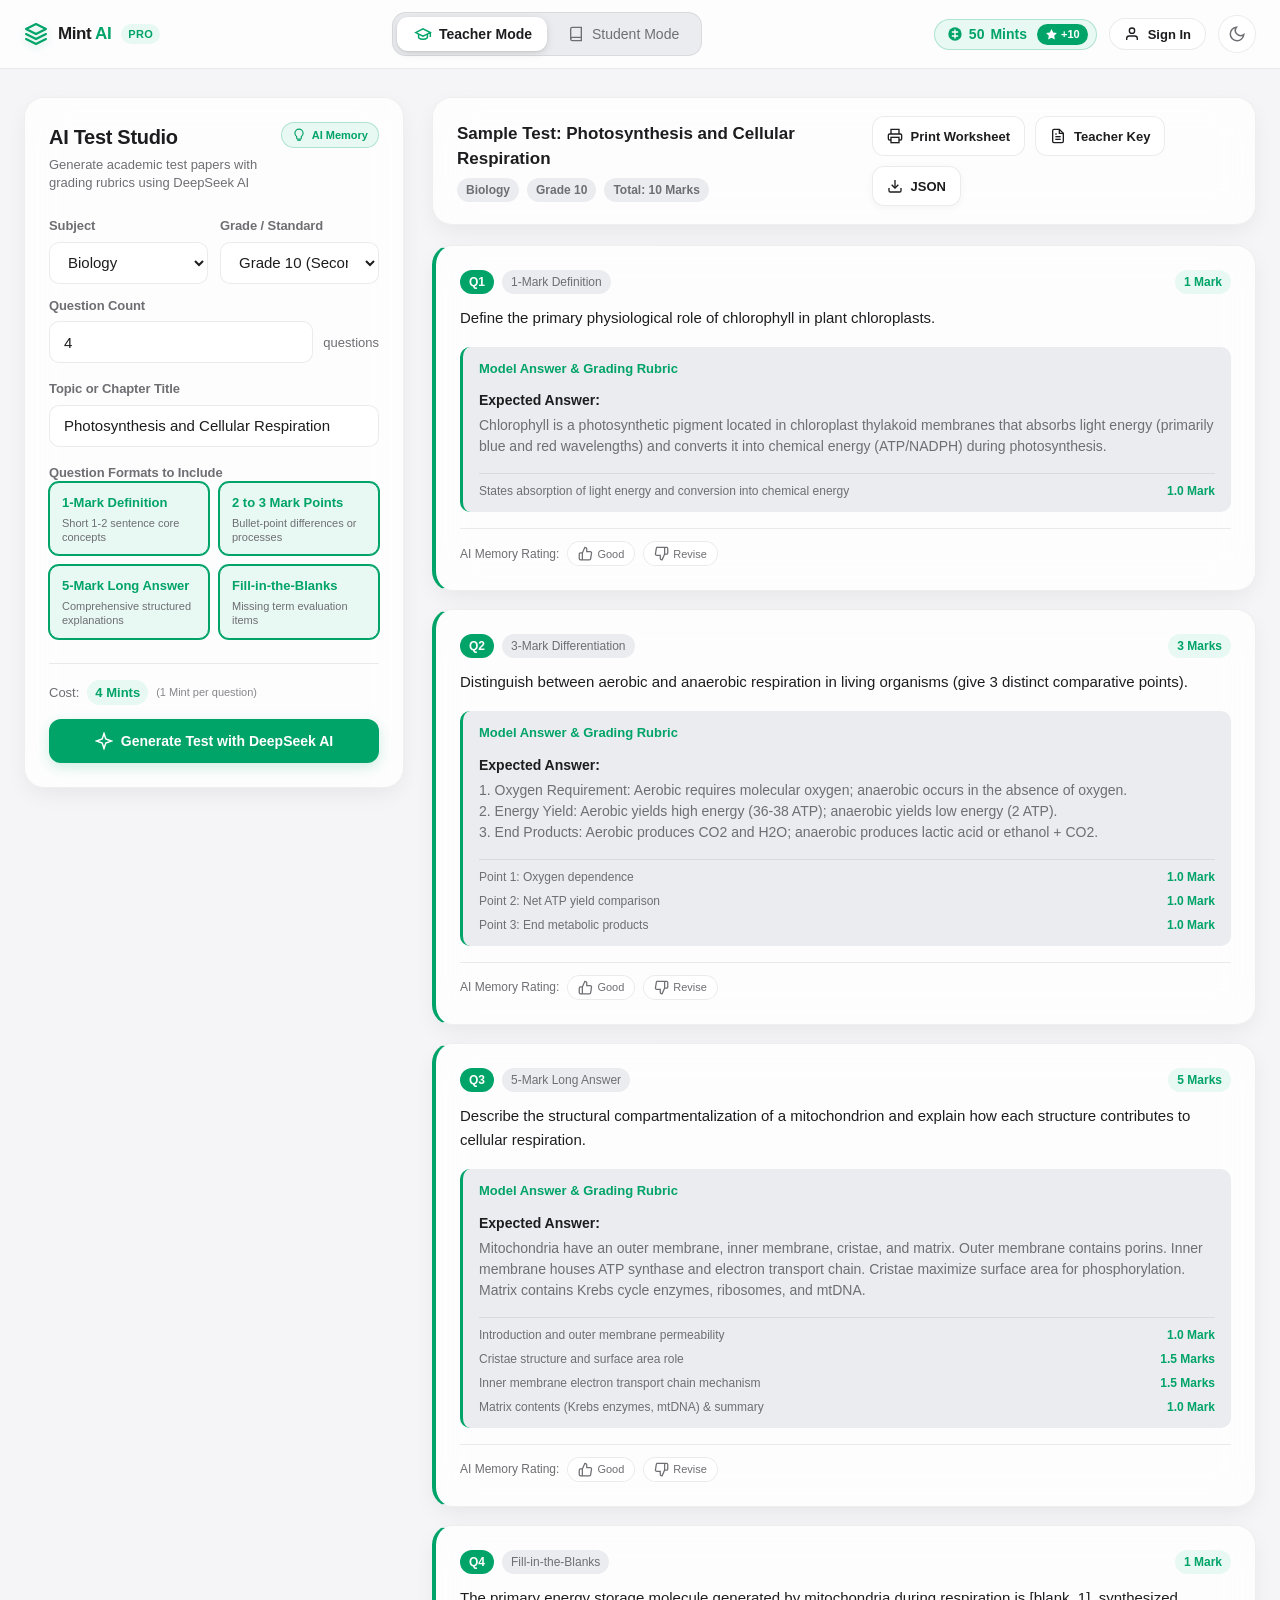
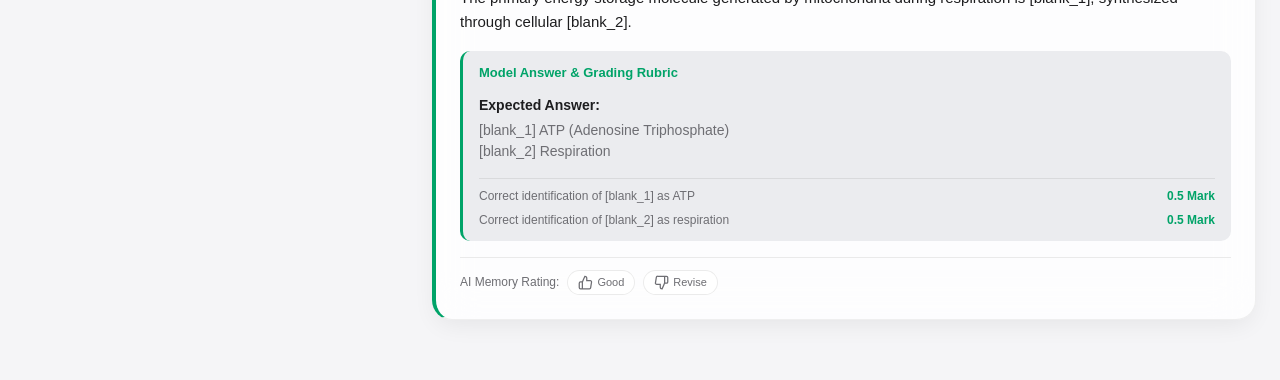
==== index.html @ 570139ef "Initial commit: Mint AI - Apple-Style AI Test & Exam Generator" ====
<!DOCTYPE html>
<html lang="en" data-theme="light">
<head>
  <meta charset="UTF-8">
  <meta name="viewport" content="width=device-width, initial-scale=1.0">
  <title>Mint AI — Apple-Style AI Test & Worksheet Generator</title>
  
  <!-- Apple Mobile Web App Settings -->
  <meta name="apple-mobile-web-app-capable" content="yes">
  <meta name="apple-mobile-web-app-status-bar-style" content="default">
  <meta name="theme-color" content="#F5F5F7" id="metaThemeColor">
  
  <!-- Favicon SVG (Mint Sparkle Badge) -->
  <link rel="icon" type="image/svg+xml" href="data:image/svg+xml,<svg xmlns='http://www.w3.org/2000/svg' viewBox='0 0 24 24' fill='%2300A368'><path d='M12 2C6.48 2 2 6.48 2 12s4.48 10 10 10 10-4.48 10-10S17.52 2 12 2zm1 17.93c-3.95-.49-7-3.85-7-7.93 0-.62.08-1.21.21-1.79L9 15v1c0 1.1.9 2 2 2v1.93zm6.9-2.54c-.26-.81-1-1.39-1.9-1.39h-1v-3c0-.55-.45-1-1-1H8v-2h2c.55 0 1-.45 1-1V7h2c1.1 0 2-.9 2-2v-.41c2.93 1.19 5 4.06 5 7.41 0 2.08-.8 3.97-2.1 5.39z'/></svg>">
  
  <!-- Main Stylesheet with Apple Design Tokens -->
  <link rel="stylesheet" href="styles.css">
  
  <!-- Puter.js v2 SDK from CDN -->
  <script src="https://js.puter.com/v2/"></script>
  
  <!-- Application Entry Point (ES Module) -->
  <script type="module" src="js/app.js"></script>
</head>
<body class="role-teacher">
  <!-- Accessibility Skip Link -->
  <a href="#mainContent" class="skip-link">Skip to main content</a>

  <!-- Top Apple Navigation Bar -->
  <header class="apple-nav-bar" role="banner">
    <nav class="nav-container" aria-label="Main Application Navigation">
      
      <!-- Left: Brand Identity Pill -->
      <div class="brand-pill" tabindex="0" role="link" aria-label="Mint AI Home">
        <svg class="brand-icon" viewBox="0 0 24 24" width="24" height="24" fill="none" stroke="currentColor" stroke-width="2" stroke-linecap="round" stroke-linejoin="round" aria-hidden="true">
          <path d="M12 2L2 7l10 5 10-5-10-5zM2 17l10 5 10-5M2 12l10 5 10-5"/>
        </svg>
        <span class="brand-title">Mint <span class="brand-accent">AI</span></span>
        <span class="brand-badge">PRO</span>
      </div>

      <!-- Center: Apple Segmented Role Switcher -->
      <div class="role-switcher-container" role="radiogroup" aria-label="Choose user mode" id="roleSwitcher" data-active-role="teacher">
        <div class="role-switcher-pill" id="roleSwitcherPill" aria-hidden="true"></div>
        <button type="button" 
                class="role-btn active" 
                id="btnRoleTeacher" 
                data-role="teacher" 
                role="radio" 
                aria-checked="true" 
                tabindex="0">
          <svg class="btn-icon" viewBox="0 0 24 24" width="16" height="16" fill="none" stroke="currentColor" stroke-width="2" aria-hidden="true">
            <path d="M22 10v6M2 10l10-5 10 5-10 5z"/>
            <path d="M6 12v5c3 3 9 3 12 0v-5"/>
          </svg>
          <span>Teacher Mode</span>
        </button>
        <button type="button" 
                class="role-btn" 
                id="btnRoleStudent" 
                data-role="student" 
                role="radio" 
                aria-checked="false" 
                tabindex="-1">
          <svg class="btn-icon" viewBox="0 0 24 24" width="16" height="16" fill="none" stroke="currentColor" stroke-width="2" aria-hidden="true">
            <path d="M4 19.5A2.5 2.5 0 0 1 6.5 17H20"/>
            <path d="M6.5 2H20v20H6.5A2.5 2.5 0 0 1 4 19.5v-15A2.5 2.5 0 0 1 6.5 2z"/>
          </svg>
          <span>Student Mode</span>
        </button>
      </div>

      <!-- Right: Wallet, Puter Auth & Theme Toggle -->
      <div class="nav-actions">
        
        <!-- Mints Wallet Pill -->
        <div class="mints-wallet-container" id="mintsWalletContainer">
          <button type="button" class="mints-badge" id="mintsBadge" aria-label="Mint Balance: 50 Mints. Click to manage economy." aria-haspopup="dialog">
            <svg class="mint-coin-icon" viewBox="0 0 24 24" width="16" height="16" fill="currentColor" aria-hidden="true">
              <circle cx="12" cy="12" r="10"/>
              <path d="M12 6v12M8 9h8M8 15h8" stroke="var(--bg-surface)" stroke-width="2" stroke-linecap="round"/>
            </svg>
            <span class="mints-count" id="mintsCount" role="status" aria-live="polite">50</span>
            <span class="mints-unit">Mints</span>
          </button>
          
          <button type="button" class="daily-bonus-btn" id="btnDailyBonus" aria-label="Claim daily 10 free Mints bonus">
            <svg viewBox="0 0 24 24" width="13" height="13" fill="currentColor" aria-hidden="true">
              <path d="M12 2l3.09 6.26L22 9.27l-5 4.87 1.18 6.88L12 17.77l-6.18 3.25L7 14.14 2 9.27l6.91-1.01L12 2z"/>
            </svg>
            <span>+10</span>
          </button>
        </div>

        <!-- Puter Auth Button -->
        <button type="button" class="auth-btn" id="btnPuterAuth" aria-label="Sign in to Puter account" aria-haspopup="dialog">
          <svg class="auth-icon" viewBox="0 0 24 24" width="16" height="16" fill="none" stroke="currentColor" stroke-width="2" aria-hidden="true">
            <path d="M20 21v-2a4 4 0 0 0-4-4H8a4 4 0 0 0-4 4v2"/>
            <circle cx="12" cy="7" r="4"/>
          </svg>
          <span id="authStatusText">Sign In</span>
        </button>

        <!-- Dark / Light Theme Toggle -->
        <button type="button" class="theme-toggle-btn" id="btnThemeToggle" aria-label="Switch between dark and light appearance" aria-pressed="false">
          <!-- Sun Icon (shown in dark mode) -->
          <svg class="icon-sun" viewBox="0 0 24 24" width="18" height="18" fill="none" stroke="currentColor" stroke-width="2" aria-hidden="true">
            <circle cx="12" cy="12" r="5"/>
            <path d="M12 1v2M12 21v2M4.22 4.22l1.42 1.42M18.36 18.36l1.42 1.42M1 12h2M21 12h2M4.22 19.78l1.42-1.42M18.36 5.64l1.42-1.42"/>
          </svg>
          <!-- Moon Icon (shown in light mode) -->
          <svg class="icon-moon" viewBox="0 0 24 24" width="18" height="18" fill="none" stroke="currentColor" stroke-width="2" aria-hidden="true">
            <path d="M21 12.79A9 9 0 1 1 11.21 3 7 7 0 0 0 21 12.79z"/>
          </svg>
        </button>
      </div>

    </nav>
  </header>

  <!-- Main Workspaces Container -->
  <main id="mainContent" class="app-main">
    
    <!-- ============================================== -->
    <!-- TEACHER WORKSPACE (Active in Teacher Mode)     -->
    <!-- ============================================== -->
    <section id="teacherWorkspace" class="workspace-section teacher-only" aria-labelledby="teacherHeading">
      
      <!-- Accessible Hidden Heading -->
      <h1 id="teacherHeading" class="sr-only">Teacher Exam Generation Workspace</h1>

      <!-- Left Generator Controls Panel -->
      <div class="apple-glass-card generator-panel" id="generatorPanel">
        <div class="panel-header">
          <div class="panel-title-group">
            <h2 class="panel-title">AI Test Studio</h2>
            <p class="panel-subtitle">Generate academic test papers with grading rubrics using DeepSeek AI</p>
          </div>
          
          <!-- AI Memory Badge Indicator -->
          <button type="button" class="memory-badge-pill" id="btnOpenMemory" aria-label="AI Memory: active preferences. Click to manage." aria-haspopup="dialog">
            <svg viewBox="0 0 24 24" width="14" height="14" fill="none" stroke="currentColor" stroke-width="2" aria-hidden="true">
              <path d="M12 2a7 7 0 0 1 7 7c0 2.38-1.19 4.47-3 5.74V17a2 2 0 0 1-2 2h-4a2 2 0 0 1-2-2v-2.26C6.19 13.47 5 11.38 5 9a7 7 0 0 1 7-7z"/>
              <path d="M9 21h6"/>
            </svg>
            <span id="memoryBadgeText">AI Memory</span>
          </button>
        </div>

        <!-- Generator Form Formats -->
        <form id="formGenerateTest" class="generator-form">
          
          <div class="form-row">
            <!-- Subject Field -->
            <div class="form-group field-subject">
              <label for="selectSubject" class="form-label">Subject</label>
              <select id="selectSubject" class="apple-select" required>
                <option value="Science">General Science</option>
                <option value="Biology" selected>Biology</option>
                <option value="Physics">Physics</option>
                <option value="Chemistry">Chemistry</option>
                <option value="Mathematics">Mathematics</option>
                <option value="Social Studies">Social Studies</option>
                <option value="English">English Literature</option>
              </select>
            </div>

            <!-- Grade Level Field -->
            <div class="form-group field-grade">
              <label for="selectGrade" class="form-label">Grade / Standard</label>
              <select id="selectGrade" class="apple-select" required>
                <option value="Grade 6">Grade 6</option>
                <option value="Grade 7">Grade 7</option>
                <option value="Grade 8">Grade 8</option>
                <option value="Grade 9">Grade 9</option>
                <option value="Grade 10" selected>Grade 10 (Secondary)</option>
                <option value="Grade 11">Grade 11</option>
                <option value="Grade 12">Grade 12 (Higher Secondary)</option>
              </select>
            </div>

            <!-- Question Count -->
            <div class="form-group field-count">
              <label for="inputQuestionCount" class="form-label">Question Count</label>
              <div class="stepper-input">
                <input type="number" id="inputQuestionCount" class="apple-input-number" min="1" max="10" value="4" required>
                <span class="stepper-unit">questions</span>
              </div>
            </div>
          </div>

          <!-- Topic Field -->
          <div class="form-group field-topic">
            <label for="inputTopic" class="form-label">Topic or Chapter Title</label>
            <input type="text" id="inputTopic" class="apple-input-text" placeholder="e.g., Photosynthesis and Cellular Respiration" value="Photosynthesis and Cellular Respiration" required>
          </div>

          <!-- Academic Question Formats Selector (Checkbox Chips) -->
          <fieldset class="formats-fieldset" aria-labelledby="formatLegend">
            <legend id="formatLegend" class="form-label">Question Formats to Include</legend>
            
            <div class="format-chips-grid">
              <label class="format-chip">
                <input type="checkbox" name="format" value="1_mark" id="chkFormat1Mark" checked>
                <span class="chip-label">
                  <strong class="chip-title">1-Mark Definition</strong>
                  <span class="chip-desc">Short 1-2 sentence core concepts</span>
                </span>
              </label>

              <label class="format-chip">
                <input type="checkbox" name="format" value="2_3_mark" id="chkFormat23Mark" checked>
                <span class="chip-label">
                  <strong class="chip-title">2 to 3 Mark Points</strong>
                  <span class="chip-desc">Bullet-point differences or processes</span>
                </span>
              </label>

              <label class="format-chip">
                <input type="checkbox" name="format" value="5_mark" id="chkFormat5Mark" checked>
                <span class="chip-label">
                  <strong class="chip-title">5-Mark Long Answer</strong>
                  <span class="chip-desc">Comprehensive structured explanations</span>
                </span>
              </label>

              <label class="format-chip">
                <input type="checkbox" name="format" value="fill_in_blanks" id="chkFormatBlanks" checked>
                <span class="chip-label">
                  <strong class="chip-title">Fill-in-the-Blanks</strong>
                  <span class="chip-desc">Missing term evaluation items</span>
                </span>
              </label>
            </div>
          </fieldset>

          <!-- Form Actions Footer -->
          <div class="generator-footer">
            <div class="cost-summary">
              <span class="cost-label">Cost:</span>
              <span class="cost-badge" id="mintCostSummary">
                <span id="costNumber">4</span> Mints
              </span>
              <span class="cost-note">(1 Mint per question)</span>
            </div>

            <button type="submit" class="apple-button btn-primary btn-generate" id="btnGenerateTest">
              <svg class="generate-icon" viewBox="0 0 24 24" width="18" height="18" fill="none" stroke="currentColor" stroke-width="2" aria-hidden="true">
                <path d="M12 2l2.4 7.2L22 12l-7.6 2.8L12 22l-2.4-7.2L2 12l7.6-2.8z"/>
              </svg>
              <span id="btnGenerateText">Generate Test with DeepSeek AI</span>
              <span class="loading-spinner" id="generateSpinner" hidden aria-hidden="true"></span>
            </button>
          </div>

        </form>
      </div>

      <!-- Right Test Output Container (Preview & Rubrics) -->
      <div class="test-results-container" id="teacherResultsContainer">
        
        <!-- Results Action Toolbar -->
        <div class="apple-glass-card results-toolbar" id="resultsToolbar">
          <div class="toolbar-info">
            <h3 class="active-test-title" id="displayTestTitle">Sample Test: Photosynthesis and Cellular Respiration</h3>
            <div class="test-meta-pills">
              <span class="meta-pill" id="displayMetaSubject">Biology</span>
              <span class="meta-pill" id="displayMetaGrade">Grade 10</span>
              <span class="meta-pill" id="displayMetaMarks">Total: 10 Marks</span>
            </div>
          </div>

          <div class="toolbar-actions">
            <button type="button" class="apple-button btn-tool" id="btnPrintStudentWorksheet" aria-label="Print clean student exam worksheet">
              <svg viewBox="0 0 24 24" width="16" height="16" fill="none" stroke="currentColor" stroke-width="2" aria-hidden="true">
                <polyline points="6 9 6 2 18 2 18 9"/>
                <path d="M6 18H4a2 2 0 0 1-2-2v-5a2 2 0 0 1 2-2h16a2 2 0 0 1 2 2v5a2 2 0 0 1-2 2h-2"/>
                <rect x="6" y="14" width="12" height="8"/>
              </svg>
              <span>Print Worksheet</span>
            </button>

            <button type="button" class="apple-button btn-tool" id="btnPrintTeacherMaster" aria-label="Print teacher master answer key">
              <svg viewBox="0 0 24 24" width="16" height="16" fill="none" stroke="currentColor" stroke-width="2" aria-hidden="true">
                <path d="M14 2H6a2 2 0 0 0-2 2v16a2 2 0 0 0 2 2h12a2 2 0 0 0 2-2V8z"/>
                <polyline points="14 2 14 8 20 8"/>
                <line x1="16" y1="13" x2="8" y2="13"/>
                <line x1="16" y1="17" x2="8" y2="17"/>
                <polyline points="10 9 9 9 8 9"/>
              </svg>
              <span>Teacher Key</span>
            </button>

            <button type="button" class="apple-button btn-tool btn-secondary" id="btnExportJson" aria-label="Download test data as JSON">
              <svg viewBox="0 0 24 24" width="16" height="16" fill="none" stroke="currentColor" stroke-width="2" aria-hidden="true">
                <path d="M21 15v4a2 2 0 0 1-2 2H5a2 2 0 0 1-2-2v-4"/>
                <polyline points="7 10 12 15 17 10"/>
                <line x1="12" y1="15" x2="12" y2="3"/>
              </svg>
              <span>JSON</span>
            </button>
          </div>
        </div>

        <!-- Question Cards Feed -->
        <div class="question-cards-feed" id="teacherQuestionFeed" role="feed" aria-label="Generated Exam Questions and Rubrics">
          
          <!-- Sample Question 1: 1-Mark Definition -->
          <article class="apple-glass-card question-card" data-question-id="q1" aria-labelledby="q1-title">
            <header class="card-header">
              <div class="q-meta">
                <span class="q-number-pill">Q1</span>
                <span class="q-format-pill">1-Mark Definition</span>
              </div>
              <div class="q-marks-badge">1 Mark</div>
            </header>

            <div class="q-body">
              <p class="q-text" id="q1-title">Define the primary physiological role of chlorophyll in plant chloroplasts.</p>
            </div>

            <details class="rubric-accordion" open>
              <summary class="rubric-summary">
                <span class="summary-title">Model Answer & Grading Rubric</span>
                <span class="accordion-chevron" aria-hidden="true"></span>
              </summary>
              <div class="rubric-content">
                <div class="model-answer-block">
                  <strong>Expected Answer:</strong>
                  <p>Chlorophyll is a photosynthetic pigment located in chloroplast thylakoid membranes that absorbs light energy (primarily blue and red wavelengths) and converts it into chemical energy (ATP/NADPH) during photosynthesis.</p>
                </div>
                <div class="step-rubric-table">
                  <div class="rubric-row">
                    <span class="rubric-criterion">States absorption of light energy and conversion into chemical energy</span>
                    <span class="rubric-points">1.0 Mark</span>
                  </div>
                </div>
              </div>
            </details>

            <footer class="card-footer">
              <div class="feedback-group">
                <span class="feedback-label">AI Memory Rating:</span>
                <button type="button" class="btn-thumb thumb-up" data-feedback="up" data-qid="q1" aria-label="Thumbs up this question format">
                  <svg viewBox="0 0 24 24" width="15" height="15" fill="none" stroke="currentColor" stroke-width="2" aria-hidden="true">
                    <path d="M14 9V5a3 3 0 0 0-3-3l-4 9v11h11.28a2 2 0 0 0 2-1.7l1.38-9a2 2 0 0 0-2-2.3zM7 22H4a2 2 0 0 1-2-2v-7a2 2 0 0 1 2-2h3"/>
                  </svg>
                  <span>Good</span>
                </button>
                <button type="button" class="btn-thumb thumb-down" data-feedback="down" data-qid="q1" aria-label="Thumbs down this question format">
                  <svg viewBox="0 0 24 24" width="15" height="15" fill="none" stroke="currentColor" stroke-width="2" aria-hidden="true">
                    <path d="M10 15v4a3 3 0 0 0 3 3l4-9V2H5.72a2 2 0 0 0-2 1.7l-1.38 9a2 2 0 0 0 2 2.3zm7-13h3a2 2 0 0 1 2 2v7a2 2 0 0 1-2 2h-3"/>
                  </svg>
                  <span>Revise</span>
                </button>
              </div>
            </footer>
          </article>

          <!-- Sample Question 2: 2-3 Mark Differentiation -->
          <article class="apple-glass-card question-card" data-question-id="q2" aria-labelledby="q2-title">
            <header class="card-header">
              <div class="q-meta">
                <span class="q-number-pill">Q2</span>
                <span class="q-format-pill">3-Mark Differentiation</span>
              </div>
              <div class="q-marks-badge">3 Marks</div>
            </header>

            <div class="q-body">
              <p class="q-text" id="q2-title">Distinguish between aerobic and anaerobic respiration in living organisms (give 3 distinct comparative points).</p>
            </div>

            <details class="rubric-accordion" open>
              <summary class="rubric-summary">
                <span class="summary-title">Model Answer & Grading Rubric</span>
                <span class="accordion-chevron" aria-hidden="true"></span>
              </summary>
              <div class="rubric-content">
                <div class="model-answer-block">
                  <strong>Expected Answer:</strong>
                  <p>1. Oxygen Requirement: Aerobic requires molecular oxygen; anaerobic occurs in the absence of oxygen.<br>
                     2. Energy Yield: Aerobic yields high energy (36-38 ATP); anaerobic yields low energy (2 ATP).<br>
                     3. End Products: Aerobic produces CO2 and H2O; anaerobic produces lactic acid or ethanol + CO2.</p>
                </div>
                <div class="step-rubric-table">
                  <div class="rubric-row">
                    <span class="rubric-criterion">Point 1: Oxygen dependence</span>
                    <span class="rubric-points">1.0 Mark</span>
                  </div>
                  <div class="rubric-row">
                    <span class="rubric-criterion">Point 2: Net ATP yield comparison</span>
                    <span class="rubric-points">1.0 Mark</span>
                  </div>
                  <div class="rubric-row">
                    <span class="rubric-criterion">Point 3: End metabolic products</span>
                    <span class="rubric-points">1.0 Mark</span>
                  </div>
                </div>
              </div>
            </details>

            <footer class="card-footer">
              <div class="feedback-group">
                <span class="feedback-label">AI Memory Rating:</span>
                <button type="button" class="btn-thumb thumb-up" data-feedback="up" data-qid="q2" aria-label="Thumbs up this question format">
                  <svg viewBox="0 0 24 24" width="15" height="15" fill="none" stroke="currentColor" stroke-width="2" aria-hidden="true">
                    <path d="M14 9V5a3 3 0 0 0-3-3l-4 9v11h11.28a2 2 0 0 0 2-1.7l1.38-9a2 2 0 0 0-2-2.3zM7 22H4a2 2 0 0 1-2-2v-7a2 2 0 0 1 2-2h3"/>
                  </svg>
                  <span>Good</span>
                </button>
                <button type="button" class="btn-thumb thumb-down" data-feedback="down" data-qid="q2" aria-label="Thumbs down this question format">
                  <svg viewBox="0 0 24 24" width="15" height="15" fill="none" stroke="currentColor" stroke-width="2" aria-hidden="true">
                    <path d="M10 15v4a3 3 0 0 0 3 3l4-9V2H5.72a2 2 0 0 0-2 1.7l-1.38 9a2 2 0 0 0 2 2.3zm7-13h3a2 2 0 0 1 2 2v7a2 2 0 0 1-2 2h-3"/>
                  </svg>
                  <span>Revise</span>
                </button>
              </div>
            </footer>
          </article>

          <!-- Sample Question 3: 5-Mark Long Answer -->
          <article class="apple-glass-card question-card" data-question-id="q3" aria-labelledby="q3-title">
            <header class="card-header">
              <div class="q-meta">
                <span class="q-number-pill">Q3</span>
                <span class="q-format-pill">5-Mark Long Answer</span>
              </div>
              <div class="q-marks-badge">5 Marks</div>
            </header>

            <div class="q-body">
              <p class="q-text" id="q3-title">Describe the structural compartmentalization of a mitochondrion and explain how each structure contributes to cellular respiration.</p>
            </div>

            <details class="rubric-accordion" open>
              <summary class="rubric-summary">
                <span class="summary-title">Model Answer & Grading Rubric</span>
                <span class="accordion-chevron" aria-hidden="true"></span>
              </summary>
              <div class="rubric-content">
                <div class="model-answer-block">
                  <strong>Expected Answer:</strong>
                  <p>Mitochondria have an outer membrane, inner membrane, cristae, and matrix. Outer membrane contains porins. Inner membrane houses ATP synthase and electron transport chain. Cristae maximize surface area for phosphorylation. Matrix contains Krebs cycle enzymes, ribosomes, and mtDNA.</p>
                </div>
                <div class="step-rubric-table">
                  <div class="rubric-row">
                    <span class="rubric-criterion">Introduction and outer membrane permeability</span>
                    <span class="rubric-points">1.0 Mark</span>
                  </div>
                  <div class="rubric-row">
                    <span class="rubric-criterion">Cristae structure and surface area role</span>
                    <span class="rubric-points">1.5 Marks</span>
                  </div>
                  <div class="rubric-row">
                    <span class="rubric-criterion">Inner membrane electron transport chain mechanism</span>
                    <span class="rubric-points">1.5 Marks</span>
                  </div>
                  <div class="rubric-row">
                    <span class="rubric-criterion">Matrix contents (Krebs enzymes, mtDNA) & summary</span>
                    <span class="rubric-points">1.0 Mark</span>
                  </div>
                </div>
              </div>
            </details>

            <footer class="card-footer">
              <div class="feedback-group">
                <span class="feedback-label">AI Memory Rating:</span>
                <button type="button" class="btn-thumb thumb-up" data-feedback="up" data-qid="q3" aria-label="Thumbs up this question format">
                  <svg viewBox="0 0 24 24" width="15" height="15" fill="none" stroke="currentColor" stroke-width="2" aria-hidden="true">
                    <path d="M14 9V5a3 3 0 0 0-3-3l-4 9v11h11.28a2 2 0 0 0 2-1.7l1.38-9a2 2 0 0 0-2-2.3zM7 22H4a2 2 0 0 1-2-2v-7a2 2 0 0 1 2-2h3"/>
                  </svg>
                  <span>Good</span>
                </button>
                <button type="button" class="btn-thumb thumb-down" data-feedback="down" data-qid="q3" aria-label="Thumbs down this question format">
                  <svg viewBox="0 0 24 24" width="15" height="15" fill="none" stroke="currentColor" stroke-width="2" aria-hidden="true">
                    <path d="M10 15v4a3 3 0 0 0 3 3l4-9V2H5.72a2 2 0 0 0-2 1.7l-1.38 9a2 2 0 0 0 2 2.3zm7-13h3a2 2 0 0 1 2 2v7a2 2 0 0 1-2 2h-3"/>
                  </svg>
                  <span>Revise</span>
                </button>
              </div>
            </footer>
          </article>

          <!-- Sample Question 4: Fill in the Blanks -->
          <article class="apple-glass-card question-card" data-question-id="q4" aria-labelledby="q4-title">
            <header class="card-header">
              <div class="q-meta">
                <span class="q-number-pill">Q4</span>
                <span class="q-format-pill">Fill-in-the-Blanks</span>
              </div>
              <div class="q-marks-badge">1 Mark</div>
            </header>

            <div class="q-body">
              <p class="q-text" id="q4-title">The primary energy storage molecule generated by mitochondria during respiration is [blank_1], synthesized through cellular [blank_2].</p>
            </div>

            <details class="rubric-accordion" open>
              <summary class="rubric-summary">
                <span class="summary-title">Model Answer & Grading Rubric</span>
                <span class="accordion-chevron" aria-hidden="true"></span>
              </summary>
              <div class="rubric-content">
                <div class="model-answer-block">
                  <strong>Expected Answer:</strong>
                  <p>[blank_1] ATP (Adenosine Triphosphate)<br>[blank_2] Respiration</p>
                </div>
                <div class="step-rubric-table">
                  <div class="rubric-row">
                    <span class="rubric-criterion">Correct identification of [blank_1] as ATP</span>
                    <span class="rubric-points">0.5 Mark</span>
                  </div>
                  <div class="rubric-row">
                    <span class="rubric-criterion">Correct identification of [blank_2] as respiration</span>
                    <span class="rubric-points">0.5 Mark</span>
                  </div>
                </div>
              </div>
            </details>

            <footer class="card-footer">
              <div class="feedback-group">
                <span class="feedback-label">AI Memory Rating:</span>
                <button type="button" class="btn-thumb thumb-up" data-feedback="up" data-qid="q4" aria-label="Thumbs up this question format">
                  <svg viewBox="0 0 24 24" width="15" height="15" fill="none" stroke="currentColor" stroke-width="2" aria-hidden="true">
                    <path d="M14 9V5a3 3 0 0 0-3-3l-4 9v11h11.28a2 2 0 0 0 2-1.7l1.38-9a2 2 0 0 0-2-2.3zM7 22H4a2 2 0 0 1-2-2v-7a2 2 0 0 1 2-2h3"/>
                  </svg>
                  <span>Good</span>
                </button>
                <button type="button" class="btn-thumb thumb-down" data-feedback="down" data-qid="q4" aria-label="Thumbs down this question format">
                  <svg viewBox="0 0 24 24" width="15" height="15" fill="none" stroke="currentColor" stroke-width="2" aria-hidden="true">
                    <path d="M10 15v4a3 3 0 0 0 3 3l4-9V2H5.72a2 2 0 0 0-2 1.7l-1.38 9a2 2 0 0 0 2 2.3zm7-13h3a2 2 0 0 1 2 2v7a2 2 0 0 1-2 2h-3"/>
                  </svg>
                  <span>Revise</span>
                </button>
              </div>
            </footer>
          </article>

        </div>

      </div>

    </section>

    <!-- ============================================== -->
    <!-- STUDENT WORKSPACE (Active in Student Mode)     -->
    <!-- ============================================== -->
    <section id="studentWorkspace" class="workspace-section student-only" aria-labelledby="studentHeading" hidden>
      
      <!-- Accessible Hidden Heading -->
      <h1 id="studentHeading" class="sr-only">Student Practice & Self-Test Workspace</h1>

      <!-- Student Test Header Card -->
      <div class="apple-glass-card student-header-card">
        <div class="student-meta-row">
          <div>
            <h2 class="student-test-title" id="studentExamTitle">Practice Worksheet: Biology (Grade 10)</h2>
            <p class="student-test-sub" id="studentExamTopic">Topic: Photosynthesis and Cellular Respiration</p>
          </div>
          
          <!-- Practice Timer -->
          <div class="timer-widget" id="practiceTimerWidget">
            <span class="timer-icon" aria-hidden="true">⏱️</span>
            <span class="timer-display" id="timerDisplay">20:00</span>
            <button type="button" class="btn-timer-toggle" id="btnToggleTimer" aria-label="Start or pause practice timer">Start</button>
          </div>
        </div>

        <div class="student-instructions">
          <p><strong>Instructions:</strong> Read each question carefully. Type your answers into the answer boxes below. When finished, use the marking rubric buttons to self-check your understanding.</p>
        </div>
      </div>

      <!-- Student Practice Question List -->
      <div class="student-questions-feed" id="studentQuestionFeed" role="feed" aria-label="Student Practice Questions">
        
        <!-- Practice Question 1 -->
        <article class="apple-glass-card student-q-card" data-question-id="sq1">
          <header class="card-header">
            <div class="q-meta">
              <span class="q-number-pill">Question 1</span>
              <span class="q-marks-pill">1 Mark</span>
            </div>
          </header>
          
          <div class="q-body">
            <p class="q-prompt" id="sq1-prompt">Define the primary physiological role of chlorophyll in plant chloroplasts.</p>
            
            <div class="student-input-container">
              <label for="studentAnswer1" class="sr-only">Your answer for Question 1</label>
              <textarea id="studentAnswer1" class="apple-textarea student-answer-box" rows="3" placeholder="Type your answer here..."></textarea>
            </div>
          </div>

          <footer class="card-footer">
            <button type="button" class="apple-button btn-reveal-key" data-target="sq1-rubric" aria-expanded="false">
              <span>Reveal Marking Rubric</span>
            </button>
            <div id="sq1-rubric" class="student-rubric-reveal" hidden>
              <div class="model-hint">
                <strong>Model Key:</strong> Chlorophyll absorbs light energy (blue/red wavelengths) and converts it into chemical energy during photosynthesis.
              </div>
            </div>
          </footer>
        </article>

        <!-- Practice Question 2 -->
        <article class="apple-glass-card student-q-card" data-question-id="sq2">
          <header class="card-header">
            <div class="q-meta">
              <span class="q-number-pill">Question 2</span>
              <span class="q-marks-pill">3 Marks</span>
            </div>
          </header>
          
          <div class="q-body">
            <p class="q-prompt" id="sq2-prompt">Distinguish between aerobic and anaerobic respiration in living organisms (give 3 distinct comparative points).</p>
            
            <div class="student-input-container">
              <label for="studentAnswer2" class="sr-only">Your answer for Question 2</label>
              <textarea id="studentAnswer2" class="apple-textarea student-answer-box" rows="4" placeholder="Type your 3 points here..."></textarea>
            </div>
          </div>

          <footer class="card-footer">
            <button type="button" class="apple-button btn-reveal-key" data-target="sq2-rubric" aria-expanded="false">
              <span>Reveal Marking Rubric</span>
            </button>
            <div id="sq2-rubric" class="student-rubric-reveal" hidden>
              <div class="model-hint">
                <strong>Model Key:</strong> 1. Oxygen: Aerobic requires O2, anaerobic does not. 2. ATP: Aerobic produces 36-38 ATP, anaerobic produces 2 ATP. 3. Products: Aerobic yields CO2 + H2O, anaerobic yields lactic acid/ethanol.
              </div>
            </div>
          </footer>
        </article>

      </div>

      <!-- Student Bottom Actions -->
      <div class="student-actions-bar">
        <button type="button" class="apple-button btn-primary" id="btnCompletePractice">
          <span>Complete Practice Session</span>
        </button>
      </div>

    </section>

  </main>

  <!-- ============================================== -->
  <!-- DEDICATED A4 PRINT WORKSHEET CONTAINER          -->
  <!-- ============================================== -->
  <section id="printableWorksheet" class="printable-worksheet" aria-hidden="true">
    
    <!-- Student Printable Test Paper -->
    <div class="print-page print-student-paper" id="printStudentPaper">
      <header class="print-exam-header">
        <div class="school-title">ACADEMIC EVALUATION WORKSHEET</div>
        <div class="exam-title" id="printExamTitle">Topic: Photosynthesis and Cellular Respiration</div>
        
        <div class="meta-grid">
          <div class="meta-field"><strong>Student Name:</strong> _____________________________</div>
          <div class="meta-field"><strong>Date:</strong> _________________</div>
          <div class="meta-field"><strong>Grade:</strong> <span id="printGradeDisplay">Grade 10</span></div>
          <div class="meta-field"><strong>Max Marks:</strong> <span id="printMaxMarksDisplay">10</span></div>
        </div>
      </header>

      <div class="print-questions-body" id="printStudentQuestions">
        <!-- Rendered into print view -->
      </div>
    </div>

    <!-- Teacher Master Copy (Forced to next page) -->
    <div class="print-page print-teacher-paper teacher-master-section" id="printTeacherPaper">
      <header class="print-exam-header master-header">
        <div class="school-title">TEACHER MASTER ANSWER KEY & RUBRIC</div>
        <div class="exam-title" id="printMasterTitle">Topic: Photosynthesis and Cellular Respiration</div>
        <div class="meta-grid">
          <div class="meta-field"><strong>Subject:</strong> <span id="printMasterSubject">Biology</span></div>
          <div class="meta-field"><strong>Grade:</strong> <span id="printMasterGrade">Grade 10</span></div>
          <div class="meta-field"><strong>Total Marks:</strong> <span id="printMasterMarks">10 Marks</span></div>
        </div>
      </header>

      <div class="print-questions-body" id="printTeacherQuestions">
        <!-- Rendered into print view -->
      </div>
    </div>

  </section>

  <!-- ============================================== -->
  <!-- ACCESSIBLE MODALS AND POPUPS                   -->
  <!-- ============================================== -->

  <!-- 1. Puter Authentication Dialog -->
  <dialog class="apple-glass-dialog" id="dialogAuth" aria-labelledby="dialogAuthTitle" aria-describedby="dialogAuthDesc">
    <div class="dialog-content">
      <button type="button" class="btn-close-dialog" id="btnCloseAuth" aria-label="Close authentication window">✕</button>
      <div class="dialog-icon-pill">
        <svg viewBox="0 0 24 24" width="32" height="32" fill="none" stroke="var(--mint-primary)" stroke-width="2">
          <path d="M20 21v-2a4 4 0 0 0-4-4H8a4 4 0 0 0-4 4v2"/>
          <circle cx="12" cy="7" r="4"/>
        </svg>
      </div>
      <h3 id="dialogAuthTitle" class="dialog-title">Sign In with Puter</h3>
      <p id="dialogAuthDesc" class="dialog-desc">Mint AI connects to Puter.js for secure cloud memory and DeepSeek AI test generation. Sign in or create a free account in one click.</p>
      
      <div class="dialog-actions">
        <button type="button" class="apple-button btn-primary btn-full" id="btnConfirmSignIn">
          <span>Sign In with Puter</span>
        </button>
      </div>
    </div>
  </dialog>

  <!-- 2. Mints Economy & Daily Bonus Dialog -->
  <dialog class="apple-glass-dialog" id="dialogMints" aria-labelledby="dialogMintsTitle">
    <div class="dialog-content">
      <button type="button" class="btn-close-dialog" id="btnCloseMints" aria-label="Close mints economy window">✕</button>
      
      <h3 id="dialogMintsTitle" class="dialog-title">Mints Economy</h3>
      <div class="mints-status-card">
        <span class="mints-big-number" id="dialogMintsCount">50</span>
        <span class="mints-big-label">Available Mints</span>
      </div>

      <div class="bonus-section">
        <p class="bonus-text">Claim 10 free Mints once every 24 hours.</p>
        <button type="button" class="apple-button btn-primary" id="btnClaimModalBonus">
          <span>Claim +10 Daily Bonus</span>
        </button>
        <div class="bonus-timer" id="dailyBonusCountdown" hidden>Next bonus available in 24 hours</div>
      </div>

      <div class="refill-section">
        <h4 class="refill-title">Development Refill</h4>
        <button type="button" class="apple-button btn-secondary" id="btnDevRefill50">
          <span>+50 Test Mints</span>
        </button>
      </div>
    </div>
  </dialog>

  <!-- 3. AI Memory Management Dialog -->
  <dialog class="apple-glass-dialog" id="dialogMemory" aria-labelledby="dialogMemoryTitle">
    <div class="dialog-content">
      <button type="button" class="btn-close-dialog" id="btnCloseMemory" aria-label="Close memory settings">✕</button>
      
      <h3 id="dialogMemoryTitle" class="dialog-title">Teacher AI Memory</h3>
      <p class="dialog-desc">DeepSeek AI remembers these rules when crafting test questions for your classes.</p>

      <form id="formAddRule" class="add-rule-form">
        <label for="inputCustomRule" class="sr-only">Add custom teaching rule</label>
        <div class="rule-input-group">
          <input type="text" id="inputCustomRule" class="apple-input-text" placeholder="e.g., Always use 3 comparative points for 3-mark questions">
          <button type="submit" class="apple-button btn-primary" id="btnAddRule">Add</button>
        </div>
      </form>

      <div class="memory-rules-list" id="memoryRulesList" role="list" aria-label="Saved teaching preferences">
        <!-- Dynamically rendered rules with remove buttons -->
      </div>

      <div class="dialog-actions-bottom">
        <button type="button" class="apple-button btn-danger-outline btn-full" id="btnClearMemory">Clear All Rules</button>
      </div>
    </div>
  </dialog>

  <!-- Floating Toast Notification Container -->
  <div id="toastContainer" class="toast-container" aria-live="assertive" aria-atomic="true"></div>

</body>
</html>
---- styles.css ----
/* ==========================================================================
   MINT AI — APPLE DESIGN SYSTEM & WORKSPACE STYLESHEET
   Pure Browser Architecture • Zero Build Step • SF Pro Typography
   ========================================================================== */

/* ==========================================================================
   1. DESIGN TOKENS (LIGHT MODE DEFAULT)
   ========================================================================== */
:root {
  /* Color Palette - Light Mode Canvas & Surfaces */
  --bg-app: #F5F5F7;                       /* Apple off-white canvas */
  --bg-surface: #FFFFFF;                   /* Pure white surface */
  --bg-card: rgba(255, 255, 255, 0.82);    /* Frosted glass card fill */
  --bg-card-hover: rgba(255, 255, 255, 0.95);
  --bg-subtle: #EBECEF;                    /* Track background for segmented pills */
  --bg-glass: rgba(255, 255, 255, 0.75);   /* Top navigation frosted glass */
  --bg-elevated: #FFFFFF;                  /* Modals, popovers, dropdowns */
  --bg-input: #FFFFFF;                     /* Form input fields */

  /* Text & Content Colors - Light Mode */
  --text-main: #1D1D1F;                    /* Apple dark graphite body text */
  --text-muted: #6E6E73;                   /* Secondary descriptions & labels */
  --text-subtle: #86868B;                  /* Tertiary footnotes & placeholders */
  --text-inverse: #FFFFFF;                 /* White text on solid mint buttons */

  /* Fresh Mint Green Palette - Light Mode */
  --mint-primary: #00A368;                 /* Crisp accessible forest mint */
  --mint-hover: #008F5B;                   /* Deeper mint on hover */
  --mint-active: #007A4D;                  /* Active tap state */
  --mint-soft: #E8F8F2;                    /* Pastel mint wash for badges */
  --mint-soft-hover: #D7F4E8;
  --mint-border: rgba(0, 163, 104, 0.25);
  --mint-glow: rgba(0, 163, 104, 0.20);    /* Ambient mint box shadow */

  /* Semantic Status Colors (Apple HIG) */
  --color-danger: #FF3B30;                 /* Apple Red */
  --color-danger-soft: #FFEBEA;
  --color-warning: #FF9500;                /* Apple Amber / Gold */
  --color-warning-soft: #FFF4E5;
  --color-success: #34C759;                /* Apple Green */
  --color-success-soft: #EBF9EE;
  --color-info: #007AFF;                   /* Apple Blue */
  --color-info-soft: #EBF4FF;

  /* Borders & Hairlines */
  --border-subtle: rgba(0, 0, 0, 0.08);    /* Hairline borders */
  --border-card: rgba(0, 0, 0, 0.06);      /* Subtle card border */
  --border-focus: var(--mint-primary);     /* Keyboard focus ring */

  /* Elevation & Shadows */
  --shadow-subtle: 0 2px 8px rgba(0, 0, 0, 0.04);
  --shadow-card: 0 8px 24px -4px rgba(0, 0, 0, 0.07);
  --shadow-card-hover: 0 12px 32px -4px rgba(0, 0, 0, 0.10);
  --shadow-float: 0 16px 40px -8px rgba(0, 0, 0, 0.14);
  --shadow-mint-glow: 0 0 16px rgba(0, 163, 104, 0.35);

  /* Apple Squircle Border-Radius Tokens */
  --radius-xs: 6px;                        /* Micro badges & tags */
  --radius-sm: 10px;                       /* Small buttons & inputs */
  --radius-md: 14px;                       /* Standard buttons & controls */
  --radius-lg: 20px;                       /* Content cards & panels */
  --radius-card: 20px;                     /* Compatibility token for test suites */
  --radius-button: 12px;
  --radius-xl: 26px;                       /* Modal dialogues & hero containers */
  --radius-pill: 9999px;                   /* Capsule badges & sliding pill */

  /* Typography Stacks */
  --font-sans: -apple-system, BlinkMacSystemFont, "SF Pro Display", "SF Pro Text", "SF Pro", "Segoe UI", Roboto, "Helvetica Neue", Arial, sans-serif;
  --font-mono: "SF Mono", "ui-monospace", "Cascadia Code", "Segoe UI Mono", Menlo, Monaco, Consolas, monospace;

  /* Apple Type Scale */
  --font-size-hero: 30px;
  --font-size-h1: 24px;
  --font-size-h2: 20px;
  --font-size-h3: 17px;
  --font-size-body: 15px;
  --font-size-callout: 14px;
  --font-size-subhead: 13px;
  --font-size-footnote: 12px;
  --font-size-caption: 11px;

  --line-height-tight: 1.25;
  --line-height-normal: 1.5;
  --line-height-loose: 1.65;

  /* Apple Spring Physics Transition Curves */
  --spring-snappy: cubic-bezier(0.2, 0.8, 0.2, 1);
  --spring-bounce: cubic-bezier(0.175, 0.885, 0.32, 1.25);
  --spring-sheet: cubic-bezier(0.32, 0.72, 0, 1);
  --ease-apple: cubic-bezier(0.25, 0.1, 0.25, 1);

  /* Touch Target Standard */
  --min-touch-size: 40px;
}

/* ==========================================================================
   2. DESIGN TOKENS (DARK MODE OVERRIDES)
   ========================================================================== */
[data-theme="dark"] {
  /* Color Palette - Dark Mode Canvas & Surfaces */
  --bg-app: #000000;                       /* Pure OLED black canvas */
  --bg-surface: #1C1C1E;                   /* Apple space gray surface */
  --bg-card: rgba(28, 28, 30, 0.78);       /* Space gray frosted glass fill */
  --bg-card-hover: rgba(44, 44, 46, 0.88);
  --bg-subtle: #2C2C2E;                    /* Subdued track background */
  --bg-glass: rgba(28, 28, 30, 0.78);      /* Navigation bar glass */
  --bg-elevated: #2C2C2E;                  /* Modals, menus, dropdowns */
  --bg-input: #242426;                     /* Form input fields */

  /* Text & Content Colors - Dark Mode */
  --text-main: #F5F5F7;                    /* Crisp off-white text */
  --text-muted: #A1A1A6;                   /* Medium gray secondary labels */
  --text-subtle: #6E6E73;                  /* Dim footnote & placeholder */
  --text-inverse: #000000;                 /* Black text on neon mint buttons */

  /* Radiant Mint Green Palette - Dark Mode */
  --mint-primary: #00E599;                 /* Radiant electric neon mint */
  --mint-hover: #33FFB2;                   /* Bright mint on hover */
  --mint-active: #00C781;                  /* Active state */
  --mint-soft: rgba(0, 229, 153, 0.14);    /* Luminous mint tint */
  --mint-soft-hover: rgba(0, 229, 153, 0.22);
  --mint-border: rgba(0, 229, 153, 0.30);
  --mint-glow: rgba(0, 229, 153, 0.35);    /* Electric ambient box shadow */

  /* Semantic Status Colors (Dark Mode) */
  --color-danger: #FF453A;
  --color-danger-soft: rgba(255, 69, 58, 0.16);
  --color-warning: #FF9F0A;
  --color-warning-soft: rgba(255, 159, 10, 0.16);
  --color-success: #30D158;
  --color-success-soft: rgba(48, 209, 88, 0.16);
  --color-info: #0A84FF;
  --color-info-soft: rgba(10, 132, 255, 0.16);

  /* Borders & Hairlines */
  --border-subtle: rgba(255, 255, 255, 0.12);
  --border-card: rgba(255, 255, 255, 0.08);

  /* Elevation & Shadows */
  --shadow-subtle: 0 2px 8px rgba(0, 0, 0, 0.40);
  --shadow-card: 0 8px 24px -4px rgba(0, 0, 0, 0.55);
  --shadow-card-hover: 0 12px 32px -4px rgba(0, 0, 0, 0.70);
  --shadow-float: 0 16px 40px -8px rgba(0, 0, 0, 0.80);
  --shadow-mint-glow: 0 0 20px rgba(0, 229, 153, 0.45);
}

/* ==========================================================================
   3. BASE RESET & ACCESSIBILITY
   ========================================================================== */
*, *::before, *::after {
  box-sizing: border-box;
  margin: 0;
  padding: 0;
}

html {
  font-size: 16px;
  -webkit-text-size-adjust: 100%;
  text-rendering: optimizeLegibility;
  -webkit-font-smoothing: antialiased;
  -moz-osx-font-smoothing: grayscale;
  scroll-behavior: smooth;
}

body {
  font-family: var(--font-sans);
  font-size: var(--font-size-body);
  line-height: var(--line-height-normal);
  color: var(--text-main);
  background-color: var(--bg-app);
  min-height: 100vh;
  display: flex;
  flex-direction: column;
  overflow-x: hidden;
  transition: background-color 0.25s var(--ease-apple), color 0.25s var(--ease-apple);
}

/* Skip link for screen readers */
.skip-link {
  position: absolute;
  top: -60px;
  left: 20px;
  background: var(--mint-primary);
  color: var(--text-inverse);
  padding: 10px 18px;
  border-radius: var(--radius-sm);
  font-weight: 600;
  z-index: 999;
  text-decoration: none;
  transition: top 0.2s ease;
}

.skip-link:focus {
  top: 16px;
}

/* Visually Hidden Helper for Accessibility */
.sr-only {
  position: absolute;
  width: 1px;
  height: 1px;
  padding: 0;
  margin: -1px;
  overflow: hidden;
  clip: rect(0, 0, 0, 0);
  white-space: nowrap;
  border: 0;
}

/* Focus Visible Styling */
:focus-visible {
  outline: 2px solid var(--border-focus);
  outline-offset: 2px;
}

/* Reduced Motion Preference */
@media (prefers-reduced-motion: reduce) {
  *, *::before, *::after {
    animation-duration: 0.01ms !important;
    animation-iteration-count: 1 !important;
    transition-duration: 0.01ms !important;
    scroll-behavior: auto !important;
  }
}

/* ==========================================================================
   4. APPLE FROSTED GLASS & SQUIRCLE UTILITIES
   ========================================================================== */
.apple-glass-card,
.apple-card {
  background: var(--bg-card);
  backdrop-filter: blur(20px) saturate(180%);
  -webkit-backdrop-filter: blur(20px) saturate(180%);
  border: 1px solid var(--border-card);
  border-radius: var(--radius-card);
  box-shadow: var(--shadow-card);
  padding: 24px;
  transition: transform 0.22s var(--spring-snappy), box-shadow 0.22s var(--spring-snappy), background-color 0.2s ease;
}

.apple-glass-card:hover,
.apple-card:hover {
  transform: translateY(-2px);
  box-shadow: var(--shadow-card-hover);
  background: var(--bg-card-hover);
}

/* Button Base Styles */
.apple-button,
.apple-btn {
  display: inline-flex;
  align-items: center;
  justify-content: center;
  gap: 8px;
  font-family: var(--font-sans);
  font-size: var(--font-size-callout);
  font-weight: 600;
  padding: 10px 18px;
  border-radius: var(--radius-button);
  border: 1px solid transparent;
  cursor: pointer;
  user-select: none;
  min-height: var(--min-touch-size);
  transition: transform 0.16s var(--spring-snappy), background-color 0.2s ease, box-shadow 0.2s ease, border-color 0.2s ease;
}

.apple-button:active,
.apple-btn:active {
  transform: scale(0.96);
}

.apple-button.btn-primary,
.apple-btn-primary {
  background-color: var(--mint-primary);
  color: var(--text-inverse);
  box-shadow: 0 4px 14px var(--mint-glow);
}

.apple-button.btn-primary:hover,
.apple-btn-primary:hover {
  background-color: var(--mint-hover);
  box-shadow: 0 6px 20px var(--mint-glow);
}

.apple-button.btn-secondary,
.apple-btn-secondary {
  background-color: var(--bg-surface);
  color: var(--text-main);
  border: 1px solid var(--border-subtle);
  box-shadow: var(--shadow-subtle);
}

.apple-button.btn-secondary:hover,
.apple-btn-secondary:hover {
  background-color: var(--bg-subtle);
}

.apple-button.btn-tool {
  background: var(--bg-surface);
  border: 1px solid var(--border-subtle);
  color: var(--text-main);
  font-size: var(--font-size-subhead);
  padding: 8px 14px;
}

.apple-button.btn-tool:hover {
  background: var(--mint-soft);
  border-color: var(--mint-border);
  color: var(--mint-primary);
}

.apple-button.btn-full {
  width: 100%;
}

.apple-button.btn-danger-outline {
  background: transparent;
  border: 1px solid var(--color-danger);
  color: var(--color-danger);
}

.apple-button.btn-danger-outline:hover {
  background: var(--color-danger-soft);
}

/* ==========================================================================
   5. APPLE NAVIGATION BAR
   ========================================================================== */
.apple-nav-bar {
  position: sticky;
  top: 0;
  z-index: 100;
  width: 100%;
  background: var(--bg-glass);
  backdrop-filter: blur(24px) saturate(190%);
  -webkit-backdrop-filter: blur(24px) saturate(190%);
  border-bottom: 1px solid var(--border-subtle);
  transition: background-color 0.25s ease, border-color 0.25s ease;
}

.nav-container {
  max-width: 1280px;
  margin: 0 auto;
  padding: 12px 24px;
  display: flex;
  align-items: center;
  justify-content: space-between;
  gap: 16px;
}

/* Brand Identity Pill */
.brand-pill {
  display: flex;
  align-items: center;
  gap: 10px;
  cursor: pointer;
  user-select: none;
  text-decoration: none;
  color: var(--text-main);
}

.brand-icon {
  color: var(--mint-primary);
  filter: drop-shadow(0 2px 4px var(--mint-glow));
}

.brand-title {
  font-size: var(--font-size-h3);
  font-weight: 700;
  letter-spacing: -0.4px;
}

.brand-accent {
  color: var(--mint-primary);
}

.brand-badge {
  font-size: var(--font-size-caption);
  font-weight: 700;
  padding: 2px 7px;
  border-radius: var(--radius-pill);
  background: var(--mint-soft);
  color: var(--mint-primary);
  letter-spacing: 0.4px;
}

/* Apple Segmented Control: Role Switcher */
.role-switcher-container {
  position: relative;
  display: inline-flex;
  align-items: center;
  padding: 4px;
  background: var(--bg-subtle);
  border-radius: var(--radius-md);
  border: 1px solid var(--border-subtle);
  user-select: none;
}

.role-switcher-pill {
  position: absolute;
  top: 4px;
  left: 4px;
  height: calc(100% - 8px);
  width: calc(50% - 4px);
  background: var(--bg-surface);
  border-radius: calc(var(--radius-md) - 3px);
  box-shadow: 0 2px 8px rgba(0, 0, 0, 0.12), 0 1px 2px rgba(0, 0, 0, 0.08);
  transition: transform 0.28s var(--spring-sheet);
  z-index: 1;
}

/* Slide to student pill position */
[data-active-role="student"] .role-switcher-pill,
#roleSwitcher[data-active-role="student"] .role-switcher-pill,
body.role-student .role-switcher-pill {
  transform: translateX(100%);
}

.role-btn {
  position: relative;
  z-index: 2;
  display: flex;
  align-items: center;
  justify-content: center;
  gap: 8px;
  padding: 7px 18px;
  border: none;
  background: transparent;
  color: var(--text-muted);
  font-family: var(--font-sans);
  font-size: var(--font-size-callout);
  font-weight: 500;
  cursor: pointer;
  transition: color 0.18s ease;
  min-height: 34px;
}

.role-btn svg {
  width: 16px;
  height: 16px;
  transition: transform 0.2s var(--spring-bounce);
}

.role-btn.active {
  color: var(--text-main);
  font-weight: 600;
}

.role-btn.active svg {
  transform: scale(1.1);
  color: var(--mint-primary);
}

/* Nav Actions Group (Right) */
.nav-actions {
  display: flex;
  align-items: center;
  gap: 12px;
}

/* Mints Wallet Container */
.mints-wallet-container {
  display: inline-flex;
  align-items: center;
  gap: 6px;
  background: var(--mint-soft);
  border: 1px solid var(--mint-border);
  padding: 4px 8px;
  border-radius: var(--radius-pill);
}

.mints-badge {
  display: flex;
  align-items: center;
  gap: 6px;
  border: none;
  background: transparent;
  color: var(--mint-primary);
  font-family: var(--font-sans);
  font-size: var(--font-size-callout);
  font-weight: 600;
  cursor: pointer;
  padding: 2px 4px;
}

.mint-coin-icon {
  color: var(--mint-primary);
}

.mints-count {
  font-variant-numeric: tabular-nums;
  font-weight: 700;
}

.daily-bonus-btn {
  display: inline-flex;
  align-items: center;
  gap: 3px;
  background: var(--mint-primary);
  color: var(--text-inverse);
  border: none;
  padding: 4px 8px;
  border-radius: var(--radius-pill);
  font-size: var(--font-size-caption);
  font-weight: 700;
  cursor: pointer;
  transition: transform 0.16s var(--spring-snappy), background-color 0.2s ease;
}

.daily-bonus-btn:hover {
  background: var(--mint-hover);
  transform: scale(1.05);
}

/* Puter Auth Button */
.auth-btn {
  display: inline-flex;
  align-items: center;
  gap: 8px;
  background: var(--bg-surface);
  border: 1px solid var(--border-subtle);
  color: var(--text-main);
  padding: 7px 14px;
  border-radius: var(--radius-pill);
  font-family: var(--font-sans);
  font-size: var(--font-size-subhead);
  font-weight: 600;
  cursor: pointer;
  transition: background-color 0.2s ease, transform 0.16s var(--spring-snappy);
}

.auth-btn:hover {
  background: var(--bg-subtle);
}

.auth-btn:active {
  transform: scale(0.96);
}

/* Theme Toggle Button */
.theme-toggle-btn {
  width: 38px;
  height: 38px;
  border-radius: var(--radius-pill);
  border: 1px solid var(--border-subtle);
  background: var(--bg-surface);
  color: var(--text-muted);
  display: inline-flex;
  align-items: center;
  justify-content: center;
  cursor: pointer;
  transition: background-color 0.2s ease, color 0.2s ease, transform 0.16s var(--spring-snappy);
}

.theme-toggle-btn:hover {
  background: var(--bg-subtle);
  color: var(--text-main);
}

.theme-toggle-btn:active {
  transform: scale(0.92);
}

/* Sun/Moon icon visibility toggling */
[data-theme="dark"] .theme-toggle-btn .icon-moon {
  display: none !important;
}

[data-theme="dark"] .theme-toggle-btn .icon-sun {
  display: block !important;
  color: var(--color-warning);
}

:root:not([data-theme="dark"]) .theme-toggle-btn .icon-sun {
  display: none !important;
}

:root:not([data-theme="dark"]) .theme-toggle-btn .icon-moon {
  display: block !important;
}

/* ==========================================================================
   6. MAIN APPLICATION WORKSPACE LAYOUT
   ========================================================================== */
.app-main {
  flex: 1;
  max-width: 1280px;
  width: 100%;
  margin: 0 auto;
  padding: 28px 24px 60px;
}

/* Role Visibility Control */
body.role-teacher .student-only {
  display: none !important;
}

body.role-student .teacher-only {
  display: none !important;
}

/* Teacher Workspace: 2-Column Responsive Grid */
#teacherWorkspace {
  display: grid;
  grid-template-columns: 380px 1fr;
  gap: 28px;
  align-items: start;
}

/* Left Generator Panel */
.generator-panel {
  position: sticky;
  top: 76px;
  display: flex;
  flex-direction: column;
  gap: 20px;
}

.panel-header {
  display: flex;
  align-items: flex-start;
  justify-content: space-between;
  gap: 12px;
  margin-bottom: 4px;
}

.panel-title {
  font-size: var(--font-size-h2);
  font-weight: 700;
  letter-spacing: -0.3px;
  color: var(--text-main);
}

.panel-subtitle {
  font-size: var(--font-size-subhead);
  color: var(--text-muted);
  margin-top: 4px;
  line-height: 1.4;
}

/* AI Memory Indicator Pill */
.memory-badge-pill {
  display: inline-flex;
  align-items: center;
  gap: 6px;
  padding: 5px 10px;
  border-radius: var(--radius-pill);
  background: var(--mint-soft);
  border: 1px solid var(--mint-border);
  color: var(--mint-primary);
  font-family: var(--font-sans);
  font-size: var(--font-size-caption);
  font-weight: 600;
  cursor: pointer;
  white-space: nowrap;
  transition: transform 0.16s var(--spring-snappy), background-color 0.2s ease;
}

.memory-badge-pill:hover {
  background: var(--mint-soft-hover);
  transform: scale(1.03);
}

/* Form Groups and Inputs */
.generator-form {
  display: flex;
  flex-direction: column;
  gap: 16px;
}

.form-row {
  display: grid;
  grid-template-columns: 1fr 1fr;
  gap: 12px;
}

.form-group {
  display: flex;
  flex-direction: column;
  gap: 6px;
}

.form-group.field-count {
  grid-column: span 2;
}

.form-label {
  font-size: var(--font-size-subhead);
  font-weight: 600;
  color: var(--text-muted);
  letter-spacing: -0.1px;
}

.apple-select,
.apple-input-text,
.apple-input-number,
.apple-textarea {
  width: 100%;
  font-family: var(--font-sans);
  font-size: var(--font-size-body);
  color: var(--text-main);
  background-color: var(--bg-input);
  border: 1px solid var(--border-subtle);
  border-radius: var(--radius-sm);
  padding: 10px 14px;
  min-height: 42px;
  transition: border-color 0.18s ease, box-shadow 0.18s ease, background-color 0.2s ease;
}

.apple-select:focus,
.apple-input-text:focus,
.apple-input-number:focus,
.apple-textarea:focus {
  border-color: var(--mint-primary);
  box-shadow: 0 0 0 3px var(--mint-soft);
  outline: none;
}

.stepper-input {
  display: flex;
  align-items: center;
  gap: 10px;
}

.stepper-unit {
  font-size: var(--font-size-subhead);
  color: var(--text-muted);
}

/* Question Format Chips Grid */
.formats-fieldset {
  border: none;
  display: flex;
  flex-direction: column;
  gap: 10px;
}

.format-chips-grid {
  display: grid;
  grid-template-columns: 1fr 1fr;
  gap: 10px;
}

.format-chip {
  position: relative;
  cursor: pointer;
  user-select: none;
}

.format-chip input[type="checkbox"] {
  position: absolute;
  opacity: 0;
  pointer-events: none;
}

.chip-label {
  display: flex;
  flex-direction: column;
  gap: 3px;
  padding: 10px 12px;
  border-radius: var(--radius-sm);
  border: 1px solid var(--border-subtle);
  background: var(--bg-surface);
  transition: border-color 0.18s ease, background-color 0.18s ease, box-shadow 0.18s ease;
}

.format-chip:hover .chip-label {
  border-color: var(--mint-border);
  background: var(--mint-soft);
}

.format-chip input[type="checkbox"]:checked + .chip-label {
  border-color: var(--mint-primary);
  background: var(--mint-soft);
  box-shadow: 0 0 0 1px var(--mint-primary);
}

.chip-title {
  font-size: var(--font-size-subhead);
  font-weight: 600;
  color: var(--text-main);
}

.format-chip input[type="checkbox"]:checked + .chip-label .chip-title {
  color: var(--mint-primary);
}

.chip-desc {
  font-size: var(--font-size-caption);
  color: var(--text-muted);
  line-height: 1.3;
}

/* Generator Footer */
.generator-footer {
  display: flex;
  flex-direction: column;
  gap: 14px;
  margin-top: 8px;
  padding-top: 16px;
  border-top: 1px solid var(--border-subtle);
}

.cost-summary {
  display: flex;
  align-items: center;
  gap: 8px;
  font-size: var(--font-size-subhead);
}

.cost-label {
  color: var(--text-muted);
}

.cost-badge {
  font-weight: 700;
  color: var(--mint-primary);
  background: var(--mint-soft);
  padding: 3px 8px;
  border-radius: var(--radius-pill);
}

.cost-note {
  font-size: var(--font-size-caption);
  color: var(--text-subtle);
}

.btn-generate {
  width: 100%;
  background-color: var(--mint-primary);
  color: var(--text-inverse);
  box-shadow: 0 4px 14px var(--mint-glow);
  padding: 12px 20px;
}

.btn-generate:hover {
  background-color: var(--mint-hover);
  box-shadow: 0 6px 20px var(--mint-glow);
}

/* ==========================================================================
   7. RESULTS TOOLBAR & QUESTION CARDS FEED
   ========================================================================== */
.test-results-container {
  display: flex;
  flex-direction: column;
  gap: 20px;
  min-width: 0;
}

.results-toolbar {
  display: flex;
  align-items: center;
  justify-content: space-between;
  gap: 16px;
  padding: 18px 24px;
}

.toolbar-info {
  display: flex;
  flex-direction: column;
  gap: 6px;
}

.active-test-title {
  font-size: var(--font-size-h3);
  font-weight: 700;
  color: var(--text-main);
}

.test-meta-pills {
  display: flex;
  flex-wrap: wrap;
  gap: 8px;
}

.meta-pill {
  font-size: var(--font-size-footnote);
  font-weight: 600;
  padding: 3px 9px;
  border-radius: var(--radius-pill);
  background: var(--bg-subtle);
  color: var(--text-muted);
}

.toolbar-actions {
  display: flex;
  flex-wrap: wrap;
  align-items: center;
  gap: 10px;
}

/* Question Cards Feed */
.question-cards-feed,
.student-questions-feed {
  display: flex;
  flex-direction: column;
  gap: 18px;
}

.question-card,
.student-q-card {
  position: relative;
  border-left: 4px solid var(--mint-primary);
}

.card-header {
  display: flex;
  align-items: center;
  justify-content: space-between;
  margin-bottom: 12px;
}

.q-meta {
  display: flex;
  align-items: center;
  gap: 8px;
}

.q-number-pill {
  font-size: var(--font-size-footnote);
  font-weight: 700;
  background: var(--mint-primary);
  color: var(--text-inverse);
  padding: 3px 9px;
  border-radius: var(--radius-pill);
}

.q-format-pill {
  font-size: var(--font-size-footnote);
  font-weight: 500;
  color: var(--text-muted);
  background: var(--bg-subtle);
  padding: 3px 9px;
  border-radius: var(--radius-pill);
}

.q-marks-badge,
.marks-badge,
.q-marks-pill {
  font-size: var(--font-size-footnote);
  font-weight: 700;
  color: var(--mint-primary);
  background: var(--mint-soft);
  padding: 3px 9px;
  border-radius: var(--radius-pill);
}

.q-text,
.q-prompt {
  font-size: var(--font-size-body);
  line-height: var(--line-height-loose);
  color: var(--text-main);
  margin-bottom: 16px;
}

/* Model Answer & Rubric Accordion */
.rubric-accordion {
  background: var(--bg-subtle);
  border-radius: var(--radius-sm);
  padding: 12px 16px;
  margin-bottom: 16px;
  border-left: 3px solid var(--mint-primary);
}

.rubric-summary {
  display: flex;
  align-items: center;
  justify-content: space-between;
  font-size: var(--font-size-subhead);
  font-weight: 600;
  color: var(--mint-primary);
  cursor: pointer;
  user-select: none;
}

.rubric-content {
  margin-top: 12px;
  display: flex;
  flex-direction: column;
  gap: 10px;
  font-size: var(--font-size-callout);
  color: var(--text-main);
}

.model-answer-block p {
  margin-top: 4px;
  color: var(--text-muted);
  line-height: var(--line-height-normal);
}

.step-rubric-table {
  display: flex;
  flex-direction: column;
  gap: 6px;
  margin-top: 6px;
  border-top: 1px solid var(--border-subtle);
  padding-top: 8px;
}

.rubric-row {
  display: flex;
  justify-content: space-between;
  gap: 12px;
  font-size: var(--font-size-footnote);
}

.rubric-criterion {
  color: var(--text-muted);
}

.rubric-points {
  font-weight: 600;
  color: var(--mint-primary);
  white-space: nowrap;
}

/* Feedback Actions Footer */
.card-footer {
  display: flex;
  align-items: center;
  justify-content: space-between;
  padding-top: 12px;
  border-top: 1px solid var(--border-subtle);
}

.feedback-group {
  display: flex;
  align-items: center;
  gap: 8px;
}

.feedback-label {
  font-size: var(--font-size-footnote);
  color: var(--text-muted);
}

.btn-thumb {
  display: inline-flex;
  align-items: center;
  gap: 4px;
  background: var(--bg-surface);
  border: 1px solid var(--border-subtle);
  border-radius: var(--radius-pill);
  padding: 4px 10px;
  font-size: var(--font-size-caption);
  color: var(--text-muted);
  cursor: pointer;
  transition: all 0.16s var(--spring-snappy);
}

.btn-thumb:hover {
  background: var(--bg-subtle);
  color: var(--text-main);
}

.btn-thumb.active-positive {
  background: var(--mint-soft);
  color: var(--mint-primary);
  border-color: var(--mint-primary);
}

.btn-thumb.active-negative {
  background: var(--color-danger-soft);
  color: var(--color-danger);
  border-color: var(--color-danger);
}

/* ==========================================================================
   8. STUDENT WORKSPACE
   ========================================================================== */
#studentWorkspace {
  max-width: 860px;
  margin: 0 auto;
  display: flex;
  flex-direction: column;
  gap: 24px;
}

.student-header-card {
  display: flex;
  flex-direction: column;
  gap: 16px;
}

.student-meta-row {
  display: flex;
  align-items: flex-start;
  justify-content: space-between;
  gap: 16px;
}

.student-test-title {
  font-size: var(--font-size-h2);
  font-weight: 700;
  color: var(--text-main);
}

.student-test-sub {
  font-size: var(--font-size-subhead);
  color: var(--text-muted);
  margin-top: 4px;
}

.timer-widget {
  display: inline-flex;
  align-items: center;
  gap: 8px;
  background: var(--bg-subtle);
  border: 1px solid var(--border-subtle);
  padding: 6px 14px;
  border-radius: var(--radius-pill);
}

.timer-display {
  font-family: var(--font-mono);
  font-size: var(--font-size-body);
  font-weight: 700;
  color: var(--mint-primary);
}

.btn-timer-toggle {
  background: var(--mint-primary);
  color: var(--text-inverse);
  border: none;
  padding: 4px 10px;
  border-radius: var(--radius-pill);
  font-size: var(--font-size-caption);
  font-weight: 600;
  cursor: pointer;
}

.student-instructions {
  background: var(--mint-soft);
  border: 1px solid var(--mint-border);
  padding: 12px 16px;
  border-radius: var(--radius-sm);
  font-size: var(--font-size-callout);
  color: var(--text-main);
  line-height: 1.4;
}

.student-input-container {
  margin-top: 10px;
}

.student-answer-box {
  width: 100%;
  resize: vertical;
}

.btn-reveal-key {
  background: transparent;
  border: 1px solid var(--border-subtle);
  color: var(--text-muted);
  padding: 6px 12px;
  border-radius: var(--radius-sm);
  font-size: var(--font-size-footnote);
  cursor: pointer;
  transition: all 0.16s ease;
}

.btn-reveal-key:hover {
  background: var(--bg-subtle);
  color: var(--text-main);
}

.student-rubric-reveal {
  margin-top: 12px;
  padding: 12px 14px;
  background: var(--bg-subtle);
  border-radius: var(--radius-sm);
  border-left: 3px solid var(--mint-primary);
  font-size: var(--font-size-callout);
}

.student-actions-bar {
  display: flex;
  justify-content: flex-end;
  gap: 12px;
  margin-top: 12px;
}

/* ==========================================================================
   9. ACCESSIBLE MODALS (<dialog>) & TOASTS
   ========================================================================== */
.apple-glass-dialog {
  border: 1px solid var(--border-card);
  border-radius: var(--radius-xl);
  background: var(--bg-elevated);
  box-shadow: var(--shadow-float);
  color: var(--text-main);
  padding: 0;
  max-width: 480px;
  width: 90%;
  margin: auto;
  overflow: hidden;
}

.apple-glass-dialog::backdrop {
  background: rgba(0, 0, 0, 0.45);
  backdrop-filter: blur(12px);
  -webkit-backdrop-filter: blur(12px);
}

.dialog-content {
  position: relative;
  padding: 28px 24px;
  display: flex;
  flex-direction: column;
  gap: 16px;
}

.btn-close-dialog {
  position: absolute;
  top: 16px;
  right: 16px;
  width: 32px;
  height: 32px;
  border-radius: var(--radius-pill);
  border: none;
  background: var(--bg-subtle);
  color: var(--text-muted);
  font-size: 14px;
  cursor: pointer;
  display: flex;
  align-items: center;
  justify-content: center;
  transition: background-color 0.18s ease;
}

.btn-close-dialog:hover {
  background: var(--border-subtle);
  color: var(--text-main);
}

.dialog-title {
  font-size: var(--font-size-h2);
  font-weight: 700;
  letter-spacing: -0.3px;
}

.dialog-desc {
  font-size: var(--font-size-callout);
  color: var(--text-muted);
  line-height: 1.45;
}

.mints-status-card {
  display: flex;
  flex-direction: column;
  align-items: center;
  padding: 24px;
  background: var(--mint-soft);
  border: 1px solid var(--mint-border);
  border-radius: var(--radius-lg);
}

.mints-big-number {
  font-size: 42px;
  font-weight: 800;
  color: var(--mint-primary);
  line-height: 1;
}

.mints-big-label {
  font-size: var(--font-size-subhead);
  color: var(--text-muted);
  margin-top: 6px;
}

.bonus-section,
.refill-section {
  display: flex;
  flex-direction: column;
  gap: 10px;
  padding-top: 14px;
  border-top: 1px solid var(--border-subtle);
}

.bonus-text {
  font-size: var(--font-size-footnote);
  color: var(--text-muted);
}

.bonus-timer {
  font-size: var(--font-size-caption);
  color: var(--color-warning);
  font-weight: 600;
}

.refill-title {
  font-size: var(--font-size-subhead);
  color: var(--text-main);
  font-weight: 600;
}

/* Rule input form in memory dialog */
.rule-input-group {
  display: flex;
  gap: 8px;
}

.memory-rules-list {
  display: flex;
  flex-direction: column;
  gap: 8px;
  max-height: 200px;
  overflow-y: auto;
}

.memory-rule-chip {
  display: flex;
  align-items: center;
  justify-content: space-between;
  gap: 10px;
  background: var(--bg-subtle);
  border-radius: var(--radius-sm);
  padding: 8px 12px;
  font-size: var(--font-size-subhead);
}

.btn-remove-rule {
  border: none;
  background: transparent;
  color: var(--text-subtle);
  cursor: pointer;
  font-size: 14px;
}

.btn-remove-rule:hover {
  color: var(--color-danger);
}

/* Toast Container & Notification Item */
.toast-container {
  position: fixed;
  bottom: 24px;
  right: 24px;
  z-index: 300;
  display: flex;
  flex-direction: column;
  gap: 10px;
  pointer-events: none;
}

.toast-item {
  pointer-events: auto;
  background: var(--bg-elevated);
  border: 1px solid var(--border-card);
  box-shadow: var(--shadow-float);
  border-radius: var(--radius-md);
  padding: 12px 18px;
  display: flex;
  align-items: center;
  gap: 10px;
  font-size: var(--font-size-callout);
  font-weight: 500;
  color: var(--text-main);
  animation: toastSlideIn 0.28s var(--spring-bounce) forwards;
}

.toast-item.toast-exit {
  opacity: 0;
  transform: translateY(12px) scale(0.95);
  transition: all 0.25s ease;
}

@keyframes toastSlideIn {
  from {
    transform: translateY(20px) scale(0.92);
    opacity: 0;
  }
  to {
    transform: translateY(0) scale(1);
    opacity: 1;
  }
}

/* ==========================================================================
   10. RESPONSIVE BREAKPOINTS
   ========================================================================== */
@media (max-width: 1024px) {
  #teacherWorkspace {
    grid-template-columns: 340px 1fr;
    gap: 20px;
  }
}

@media (max-width: 800px) {
  .nav-container {
    flex-wrap: wrap;
    justify-content: center;
    gap: 12px;
  }

  .nav-actions {
    width: 100%;
    justify-content: space-between;
  }

  #teacherWorkspace {
    grid-template-columns: 1fr;
  }

  .generator-panel {
    position: static;
  }

  .app-main {
    padding: 16px 16px 48px;
  }
}

@media (max-width: 480px) {
  .format-chips-grid,
  .form-row {
    grid-template-columns: 1fr;
  }

  .role-btn {
    padding: 6px 12px;
    font-size: var(--font-size-subhead);
  }

  .toolbar-actions {
    width: 100%;
  }

  .toolbar-actions .apple-button {
    width: 100%;
  }
}

/* ==========================================================================
   11. DEDICATED A4 WORKSHEET PRINT STYLES
   ========================================================================== */
.printable-worksheet {
  display: none;
}

@media print {
  @page {
    size: A4 portrait;
    margin: 15mm 15mm 20mm 15mm;
  }

  /* Hide interactive web UI controls */
  header,
  nav,
  .apple-nav-bar,
  .role-switcher-container,
  .nav-actions,
  .generator-panel,
  .results-toolbar,
  .apple-button,
  .btn-thumb,
  .btn-reveal-key,
  .student-actions-bar,
  .timer-widget,
  .apple-glass-dialog,
  .toast-container,
  .skip-link,
  .no-print {
    display: none !important;
  }

  /* Pure black text on crisp white paper */
  html, body {
    background: #FFFFFF !important;
    color: #000000 !important;
    font-family: -apple-system, BlinkMacSystemFont, "Segoe UI", Roboto, Arial, sans-serif !important;
    font-size: 11pt !important;
    line-height: 1.5 !important;
  }

  /* Hide interactive web workspaces during paper printout */
  .app-main,
  #teacherWorkspace,
  #studentWorkspace {
    display: none !important;
  }

  /* Display dedicated printable A4 worksheet container */
  .printable-worksheet {
    display: block !important;
    width: 100% !important;
    margin: 0 !important;
    padding: 0 !important;
  }

  /* A4 Printable Page Structure */
  .print-page {
    width: 100%;
    margin: 0 0 20pt 0;
    padding: 0;
    box-sizing: border-box;
    page-break-after: always;
    break-after: page;
  }

  .print-page:last-child {
    page-break-after: auto;
    break-after: auto;
    margin-bottom: 0;
  }

  /* Structured Academic Exam Header */
  .print-exam-header {
    border: 2pt solid #000000;
    border-radius: 4px;
    padding: 12pt 16pt;
    margin-bottom: 16pt;
    text-align: center;
    background: #FFFFFF !important;
  }

  .print-exam-header.master-header {
    border: 2pt double #000000;
    background: #FAFAFA !important;
  }

  .school-title {
    font-size: 15pt;
    font-weight: 800;
    letter-spacing: 0.5pt;
    text-transform: uppercase;
    margin-bottom: 4pt;
    color: #000000 !important;
  }

  .exam-title {
    font-size: 12pt;
    font-weight: 600;
    color: #222222 !important;
    margin-bottom: 10pt;
    padding-bottom: 6pt;
    border-bottom: 1pt solid #CCCCCC;
  }

  .meta-grid {
    display: grid;
    grid-template-columns: 1fr 1fr;
    gap: 8pt 16pt;
    text-align: left;
    font-size: 10.5pt;
  }

  .meta-field {
    color: #000000 !important;
    line-height: 1.4;
  }

  .meta-field strong {
    font-weight: 700;
  }

  /* Print Questions Feed & Card Formatting */
  .print-questions-body {
    display: flex;
    flex-direction: column;
    gap: 14pt;
  }

  .print-question-card,
  .question-card,
  .student-q-card {
    page-break-inside: avoid;
    break-inside: avoid;
    background: transparent !important;
    border: none !important;
    box-shadow: none !important;
    backdrop-filter: none !important;
    border-bottom: 1pt dashed #888888 !important;
    padding: 0 0 12pt 0 !important;
    margin-bottom: 14pt !important;
  }

  .q-meta {
    display: flex;
    align-items: center;
    gap: 8pt;
    margin-bottom: 6pt;
  }

  .q-number-pill,
  .q-marks-badge,
  .marks-badge,
  .q-marks-pill {
    background: transparent !important;
    color: #000000 !important;
    border: 1pt solid #000000 !important;
    padding: 2pt 6pt !important;
    font-size: 9pt !important;
    font-weight: bold !important;
  }

  .q-format-pill {
    display: none !important;
  }

  .q-text,
  .q-prompt {
    font-size: 11pt !important;
    line-height: 1.5 !important;
    color: #000000 !important;
    margin-bottom: 8pt !important;
  }

  /* Ruled handwriting lines for student physical handout */
  .student-input-container,
  .ruled-answer-lines {
    display: block !important;
    margin-top: 8pt !important;
  }

  .student-answer-box {
    display: none !important;
  }

  .student-input-container::after,
  .ruled-answer-lines::after {
    content: "";
    display: block;
    height: 60pt;
    background-image: repeating-linear-gradient(
      transparent,
      transparent 19pt,
      #999999 19pt,
      #999999 20pt
    );
    margin-top: 6pt;
    border-bottom: 1pt solid #999999;
  }

  /* Dynamic handwriting line heights */
  .lines-short::after { height: 40pt; }
  .lines-medium::after { height: 80pt; }
  .lines-long::after { height: 140pt; }

  /* Student Paper: Hide all teacher answers, rubrics, and feedback */
  .print-student-paper .rubric-accordion,
  .print-student-paper .rubric-content,
  .print-student-paper .model-answer-block,
  .print-student-paper .step-rubric-table,
  .print-student-paper .student-rubric-reveal,
  .print-student-paper .btn-reveal-key,
  .print-student-paper .card-footer {
    display: none !important;
  }

  /* Teacher Master Section: Forced to fresh page */
  .teacher-master-section,
  .print-teacher-paper {
    page-break-before: always !important;
    break-before: always !important;
    padding-top: 14pt;
  }

  /* Teacher Master Section: Show answers & rubrics, suppress ruled student lines */
  .print-teacher-paper .student-input-container::after,
  .print-teacher-paper .ruled-answer-lines::after {
    display: none !important;
  }

  .print-teacher-paper .rubric-accordion {
    display: block !important;
    background: transparent !important;
    border: none !important;
    border-left: 2pt solid #000000 !important;
    padding: 6pt 10pt !important;
    margin-top: 8pt !important;
  }

  .print-teacher-paper .rubric-content {
    display: block !important;
    color: #000000 !important;
  }

  .print-teacher-paper .model-answer-block {
    display: block !important;
    margin-bottom: 6pt !important;
  }

  .print-teacher-paper .model-answer-block strong {
    font-weight: 700;
  }

  .print-teacher-paper .step-rubric-table {
    display: flex !important;
    border-top: 1pt solid #CCCCCC !important;
    padding-top: 6pt !important;
  }

  .print-teacher-paper .rubric-row {
    display: flex;
    justify-content: space-between;
    font-size: 9.5pt;
    padding: 2pt 0;
  }

  .print-teacher-paper .rubric-points {
    font-weight: 700;
    color: #000000 !important;
  }

  /* Mode-Specific Print Selectors */
  body.print-mode-student .print-teacher-paper {
    display: none !important;
  }

  body.print-mode-teacher .print-student-paper {
    display: none !important;
  }
}
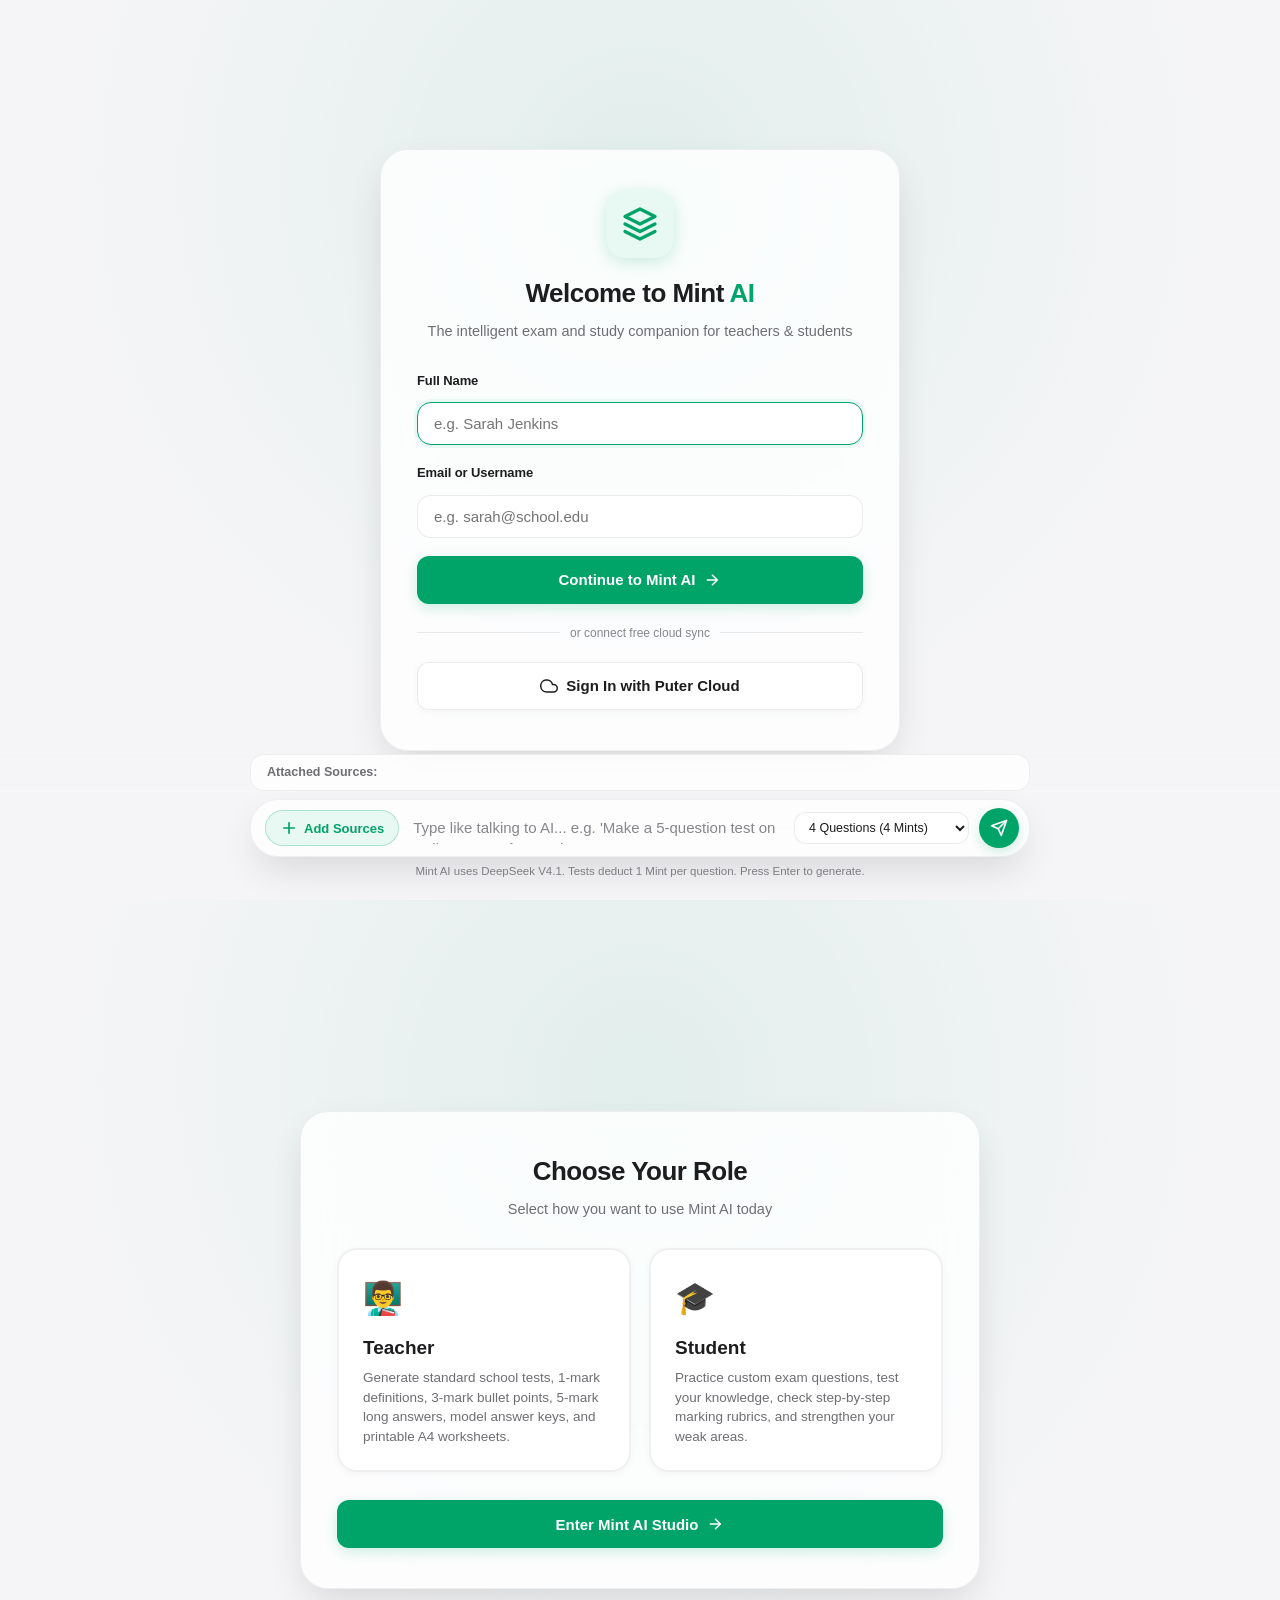
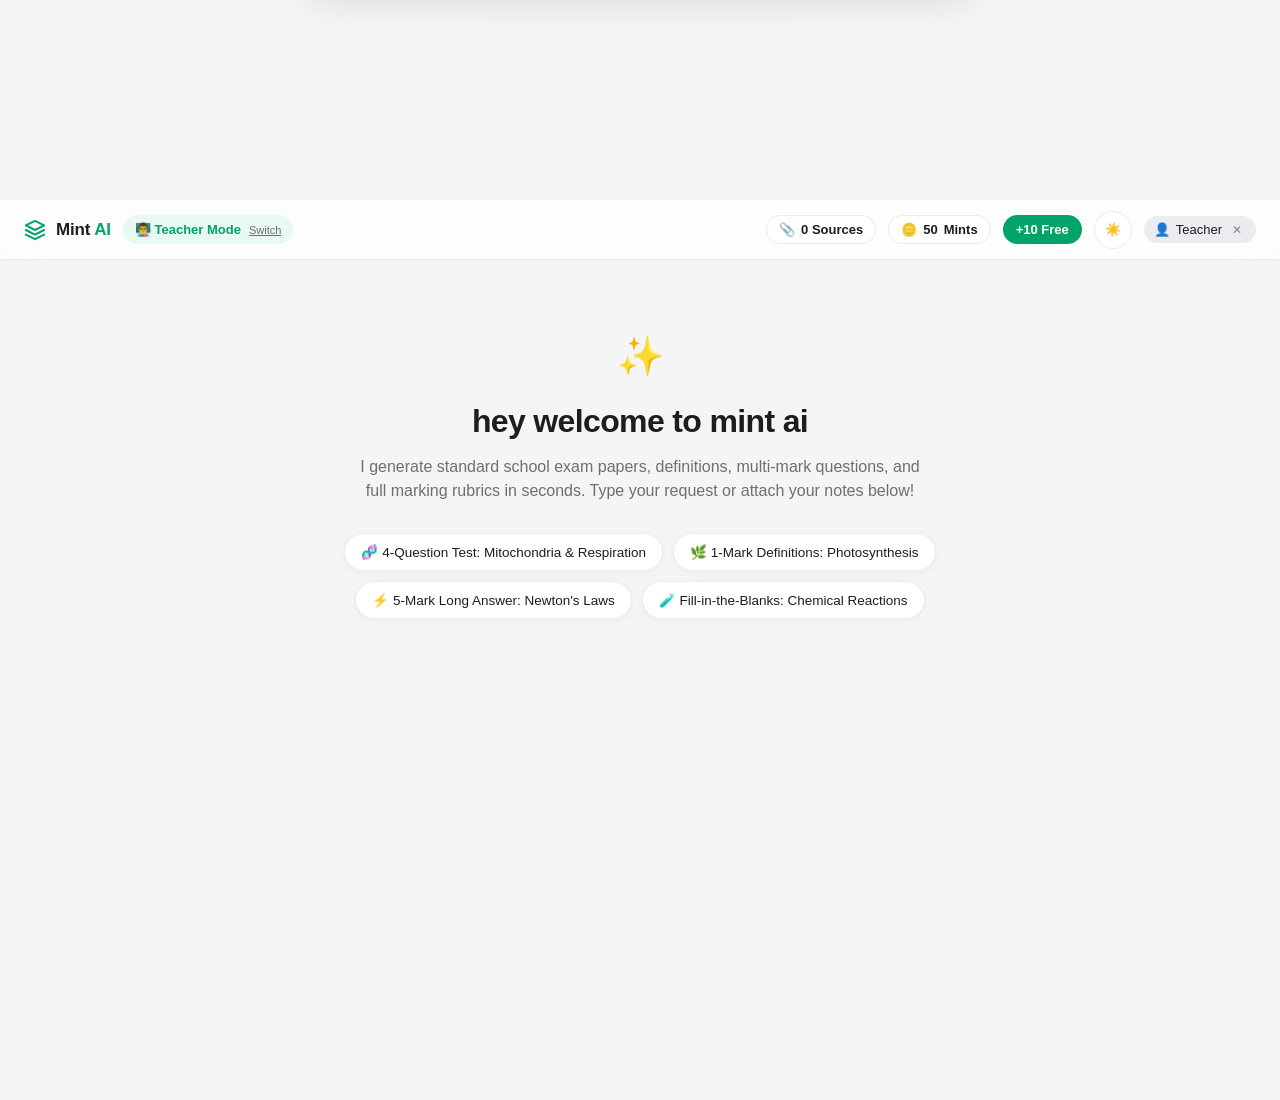
==== commit e4bd47cc: "Redesign to conversational Apple interface with login, role selection, and Add Sources" ====
--- a/index.html
+++ b/index.html
@@ -3,777 +3,351 @@
 <head>
   <meta charset="UTF-8">
   <meta name="viewport" content="width=device-width, initial-scale=1.0">
-  <title>Mint AI — Apple-Style AI Test & Worksheet Generator</title>
+  <title>Mint AI — Intelligent Exam & Test Generator</title>
   
   <!-- Apple Mobile Web App Settings -->
   <meta name="apple-mobile-web-app-capable" content="yes">
   <meta name="apple-mobile-web-app-status-bar-style" content="default">
   <meta name="theme-color" content="#F5F5F7" id="metaThemeColor">
   
-  <!-- Favicon SVG (Mint Sparkle Badge) -->
+  <!-- Favicon SVG (Mint Badge) -->
   <link rel="icon" type="image/svg+xml" href="data:image/svg+xml,<svg xmlns='http://www.w3.org/2000/svg' viewBox='0 0 24 24' fill='%2300A368'><path d='M12 2C6.48 2 2 6.48 2 12s4.48 10 10 10 10-4.48 10-10S17.52 2 12 2zm1 17.93c-3.95-.49-7-3.85-7-7.93 0-.62.08-1.21.21-1.79L9 15v1c0 1.1.9 2 2 2v1.93zm6.9-2.54c-.26-.81-1-1.39-1.9-1.39h-1v-3c0-.55-.45-1-1-1H8v-2h2c.55 0 1-.45 1-1V7h2c1.1 0 2-.9 2-2v-.41c2.93 1.19 5 4.06 5 7.41 0 2.08-.8 3.97-2.1 5.39z'/></svg>">
   
-  <!-- Main Stylesheet with Apple Design Tokens -->
+  <!-- Main Stylesheet -->
   <link rel="stylesheet" href="styles.css">
   
   <!-- Puter.js v2 SDK from CDN -->
   <script src="https://js.puter.com/v2/"></script>
   
-  <!-- Application Entry Point (ES Module) -->
+  <!-- Application Entry Point -->
   <script type="module" src="js/app.js"></script>
 </head>
-<body class="role-teacher">
-  <!-- Accessibility Skip Link -->
-  <a href="#mainContent" class="skip-link">Skip to main content</a>
-
-  <!-- Top Apple Navigation Bar -->
-  <header class="apple-nav-bar" role="banner">
-    <nav class="nav-container" aria-label="Main Application Navigation">
+<body class="mint-app-body">
+
+  <!-- ======================================================== -->
+  <!-- STEP 1: AUTH SCREEN (Login / Create Account)             -->
+  <!-- ======================================================== -->
+  <div id="screenAuth" class="onboarding-screen">
+    <div class="apple-glass-card auth-card">
+      <div class="auth-brand">
+        <div class="brand-icon-wrap">
+          <svg viewBox="0 0 24 24" width="36" height="36" fill="none" stroke="#00A368" stroke-width="2.2" stroke-linecap="round" stroke-linejoin="round">
+            <path d="M12 2L2 7l10 5 10-5-10-5zM2 17l10 5 10-5M2 12l10 5 10-5"/>
+          </svg>
+        </div>
+        <h1 class="auth-title">Welcome to Mint <span class="brand-accent">AI</span></h1>
+        <p class="auth-subtitle">The intelligent exam and study companion for teachers & students</p>
+      </div>
+
+      <form id="formAuth" class="auth-form">
+        <div class="form-group">
+          <label for="inputAuthName" class="form-label">Full Name</label>
+          <input type="text" id="inputAuthName" class="apple-input" placeholder="e.g. Sarah Jenkins" required autofocus>
+        </div>
+
+        <div class="form-group">
+          <label for="inputAuthEmail" class="form-label">Email or Username</label>
+          <input type="text" id="inputAuthEmail" class="apple-input" placeholder="e.g. sarah@school.edu" required>
+        </div>
+
+        <button type="submit" class="apple-button btn-primary btn-block" id="btnAuthSubmit">
+          <span>Continue to Mint AI</span>
+          <svg viewBox="0 0 24 24" width="18" height="18" fill="none" stroke="currentColor" stroke-width="2">
+            <line x1="5" y1="12" x2="19" y2="12"></line>
+            <polyline points="12 5 19 12 12 19"></polyline>
+          </svg>
+        </button>
+
+        <div class="auth-divider">
+          <span>or connect free cloud sync</span>
+        </div>
+
+        <button type="button" class="apple-button btn-secondary btn-block" id="btnPuterQuickSignIn">
+          <svg viewBox="0 0 24 24" width="18" height="18" fill="none" stroke="currentColor" stroke-width="2">
+            <path d="M18 10h-1.26A8 8 0 1 0 9 20h9a5 5 0 0 0 0-10z"/>
+          </svg>
+          <span>Sign In with Puter Cloud</span>
+        </button>
+      </form>
+    </div>
+  </div>
+
+  <!-- ======================================================== -->
+  <!-- STEP 2: ROLE SELECTION SCREEN (Teacher or Student)       -->
+  <!-- ======================================================== -->
+  <div id="screenRole" class="onboarding-screen" hidden>
+    <div class="apple-glass-card role-card-wrapper">
+      <div class="auth-brand">
+        <h2 class="auth-title">Choose Your Role</h2>
+        <p class="auth-subtitle">Select how you want to use Mint AI today</p>
+      </div>
+
+      <div class="role-selection-grid">
+        <!-- Teacher Role Card -->
+        <div class="role-option-card" id="cardRoleTeacher" tabindex="0" role="button" aria-pressed="false" data-role="teacher">
+          <div class="role-icon">👨‍🏫</div>
+          <h3 class="role-name">Teacher</h3>
+          <p class="role-desc">Generate standard school tests, 1-mark definitions, 3-mark bullet points, 5-mark long answers, model answer keys, and printable A4 worksheets.</p>
+          <div class="role-check-indicator">✓</div>
+        </div>
+
+        <!-- Student Role Card -->
+        <div class="role-option-card" id="cardRoleStudent" tabindex="0" role="button" aria-pressed="false" data-role="student">
+          <div class="role-icon">🎓</div>
+          <h3 class="role-name">Student</h3>
+          <p class="role-desc">Practice custom exam questions, test your knowledge, check step-by-step marking rubrics, and strengthen your weak areas.</p>
+          <div class="role-check-indicator">✓</div>
+        </div>
+      </div>
+
+      <button type="button" class="apple-button btn-primary btn-block btn-role-confirm" id="btnConfirmRole" disabled>
+        <span>Enter Mint AI Studio</span>
+        <svg viewBox="0 0 24 24" width="18" height="18" fill="none" stroke="currentColor" stroke-width="2">
+          <line x1="5" y1="12" x2="19" y2="12"></line>
+          <polyline points="12 5 19 12 12 19"></polyline>
+        </svg>
+      </button>
+    </div>
+  </div>
+
+  <!-- ======================================================== -->
+  <!-- STEP 3: CLEAN CHAT & TEST GENERATOR WORKSPACE            -->
+  <!-- ======================================================== -->
+  <div id="screenApp" class="app-workspace" hidden>
+    
+    <!-- Apple Top Navigation Bar -->
+    <header class="app-topbar">
+      <div class="topbar-left">
+        <div class="brand-pill">
+          <svg viewBox="0 0 24 24" width="22" height="22" fill="none" stroke="#00A368" stroke-width="2.2" stroke-linecap="round" stroke-linejoin="round">
+            <path d="M12 2L2 7l10 5 10-5-10-5zM2 17l10 5 10-5M2 12l10 5 10-5"/>
+          </svg>
+          <span class="brand-text">Mint <span class="brand-accent">AI</span></span>
+        </div>
+
+        <div class="current-role-pill" id="currentRolePill">
+          <span id="roleBadgeText">👨‍🏫 Teacher Mode</span>
+          <button type="button" class="btn-role-switch-link" id="btnSwitchRole" title="Switch between Teacher and Student">Switch</button>
+        </div>
+      </div>
+
+      <div class="topbar-right">
+        <!-- Sources indicator -->
+        <button type="button" class="sources-status-pill" id="btnTopSources" title="View attached sources">
+          <span class="source-icon">📎</span>
+          <span id="topSourcesCount">0 Sources</span>
+        </button>
+
+        <!-- Mints Currency Badge -->
+        <button type="button" class="mints-badge" id="mintsBadge" title="Mint Coins Balance. 1 Question = 1 Mint">
+          <span class="mint-icon">🪙</span>
+          <span class="mints-count" id="mintsCount">50</span>
+          <span class="mints-label">Mints</span>
+        </button>
+
+        <!-- Daily Bonus Button -->
+        <button type="button" class="btn-bonus-claim" id="btnDailyBonus" title="Claim +10 daily free Mints">
+          <span>+10 Free</span>
+        </button>
+
+        <!-- Theme Toggle -->
+        <button type="button" class="theme-toggle-btn" id="btnThemeToggle" title="Toggle Light and Dark Mode">
+          <span class="theme-icon" id="themeIcon">☀️</span>
+        </button>
+
+        <!-- User Profile Pill -->
+        <div class="user-profile-pill" id="userProfilePill">
+          <span class="user-avatar" id="userAvatar">👤</span>
+          <span class="user-name" id="displayUserName">Teacher</span>
+          <button type="button" class="btn-logout" id="btnLogout" title="Log out">✕</button>
+        </div>
+      </div>
+    </header>
+
+    <!-- Chat Messages Scroll Container -->
+    <main class="chat-main-container" id="chatMainContainer">
       
-      <!-- Left: Brand Identity Pill -->
-      <div class="brand-pill" tabindex="0" role="link" aria-label="Mint AI Home">
-        <svg class="brand-icon" viewBox="0 0 24 24" width="24" height="24" fill="none" stroke="currentColor" stroke-width="2" stroke-linecap="round" stroke-linejoin="round" aria-hidden="true">
-          <path d="M12 2L2 7l10 5 10-5-10-5zM2 17l10 5 10-5M2 12l10 5 10-5"/>
-        </svg>
-        <span class="brand-title">Mint <span class="brand-accent">AI</span></span>
-        <span class="brand-badge">PRO</span>
-      </div>
-
-      <!-- Center: Apple Segmented Role Switcher -->
-      <div class="role-switcher-container" role="radiogroup" aria-label="Choose user mode" id="roleSwitcher" data-active-role="teacher">
-        <div class="role-switcher-pill" id="roleSwitcherPill" aria-hidden="true"></div>
-        <button type="button" 
-                class="role-btn active" 
-                id="btnRoleTeacher" 
-                data-role="teacher" 
-                role="radio" 
-                aria-checked="true" 
-                tabindex="0">
-          <svg class="btn-icon" viewBox="0 0 24 24" width="16" height="16" fill="none" stroke="currentColor" stroke-width="2" aria-hidden="true">
-            <path d="M22 10v6M2 10l10-5 10 5-10 5z"/>
-            <path d="M6 12v5c3 3 9 3 12 0v-5"/>
-          </svg>
-          <span>Teacher Mode</span>
-        </button>
-        <button type="button" 
-                class="role-btn" 
-                id="btnRoleStudent" 
-                data-role="student" 
-                role="radio" 
-                aria-checked="false" 
-                tabindex="-1">
-          <svg class="btn-icon" viewBox="0 0 24 24" width="16" height="16" fill="none" stroke="currentColor" stroke-width="2" aria-hidden="true">
-            <path d="M4 19.5A2.5 2.5 0 0 1 6.5 17H20"/>
-            <path d="M6.5 2H20v20H6.5A2.5 2.5 0 0 1 4 19.5v-15A2.5 2.5 0 0 1 6.5 2z"/>
-          </svg>
-          <span>Student Mode</span>
-        </button>
-      </div>
-
-      <!-- Right: Wallet, Puter Auth & Theme Toggle -->
-      <div class="nav-actions">
+      <!-- Welcome Hero (Displayed when conversation is fresh) -->
+      <section class="chat-hero-section" id="chatHero">
+        <div class="hero-sparkle">✨</div>
+        <h1 class="chat-hero-title">hey welcome to mint ai</h1>
+        <p class="chat-hero-desc" id="heroRoleDesc">
+          I generate standard school exam papers, definitions, multi-mark questions, and full marking rubrics in seconds. Type your request or attach your notes below!
+        </p>
+
+        <!-- Suggestion Prompt Chips -->
+        <div class="suggestion-chips-grid">
+          <button type="button" class="suggestion-chip" data-prompt="Create a 4-question Science test on Mitochondria and Cellular Respiration for Grade 9 with marking rubric">
+            🧬 4-Question Test: Mitochondria & Respiration
+          </button>
+          <button type="button" class="suggestion-chip" data-prompt="Generate a 1-mark definition worksheet on Photosynthesis with model answers">
+            🌿 1-Mark Definitions: Photosynthesis
+          </button>
+          <button type="button" class="suggestion-chip" data-prompt="Make a 5-mark long answer exam question on Newton's Laws of Motion with step-by-step grading criteria">
+            ⚡ 5-Mark Long Answer: Newton's Laws
+          </button>
+          <button type="button" class="suggestion-chip" data-prompt="Create a fill-in-the-blanks practice worksheet on Chemical Reactions for Grade 10">
+            🧪 Fill-in-the-Blanks: Chemical Reactions
+          </button>
+        </div>
+      </section>
+
+      <!-- Message History Container -->
+      <div class="chat-feed" id="chatFeed">
+        <!-- Messages & Generated Test Cards dynamically rendered here -->
+      </div>
+
+    </main>
+
+    <!-- Floating Apple Chat Input Bar -->
+    <footer class="chat-input-container">
+      
+      <!-- Active Attached Sources Bar (preview pills) -->
+      <div class="attached-sources-preview" id="sourcesPreviewBar" hidden>
+        <span class="sources-label">Attached Sources:</span>
+        <div class="sources-tags-list" id="sourcesTagsList"></div>
+      </div>
+
+      <div class="apple-glass-card chat-input-bar">
         
-        <!-- Mints Wallet Pill -->
-        <div class="mints-wallet-container" id="mintsWalletContainer">
-          <button type="button" class="mints-badge" id="mintsBadge" aria-label="Mint Balance: 50 Mints. Click to manage economy." aria-haspopup="dialog">
-            <svg class="mint-coin-icon" viewBox="0 0 24 24" width="16" height="16" fill="currentColor" aria-hidden="true">
-              <circle cx="12" cy="12" r="10"/>
-              <path d="M12 6v12M8 9h8M8 15h8" stroke="var(--bg-surface)" stroke-width="2" stroke-linecap="round"/>
-            </svg>
-            <span class="mints-count" id="mintsCount" role="status" aria-live="polite">50</span>
-            <span class="mints-unit">Mints</span>
-          </button>
-          
-          <button type="button" class="daily-bonus-btn" id="btnDailyBonus" aria-label="Claim daily 10 free Mints bonus">
-            <svg viewBox="0 0 24 24" width="13" height="13" fill="currentColor" aria-hidden="true">
-              <path d="M12 2l3.09 6.26L22 9.27l-5 4.87 1.18 6.88L12 17.77l-6.18 3.25L7 14.14 2 9.27l6.91-1.01L12 2z"/>
-            </svg>
-            <span>+10</span>
-          </button>
-        </div>
-
-        <!-- Puter Auth Button -->
-        <button type="button" class="auth-btn" id="btnPuterAuth" aria-label="Sign in to Puter account" aria-haspopup="dialog">
-          <svg class="auth-icon" viewBox="0 0 24 24" width="16" height="16" fill="none" stroke="currentColor" stroke-width="2" aria-hidden="true">
-            <path d="M20 21v-2a4 4 0 0 0-4-4H8a4 4 0 0 0-4 4v2"/>
-            <circle cx="12" cy="7" r="4"/>
-          </svg>
-          <span id="authStatusText">Sign In</span>
-        </button>
-
-        <!-- Dark / Light Theme Toggle -->
-        <button type="button" class="theme-toggle-btn" id="btnThemeToggle" aria-label="Switch between dark and light appearance" aria-pressed="false">
-          <!-- Sun Icon (shown in dark mode) -->
-          <svg class="icon-sun" viewBox="0 0 24 24" width="18" height="18" fill="none" stroke="currentColor" stroke-width="2" aria-hidden="true">
-            <circle cx="12" cy="12" r="5"/>
-            <path d="M12 1v2M12 21v2M4.22 4.22l1.42 1.42M18.36 18.36l1.42 1.42M1 12h2M21 12h2M4.22 19.78l1.42-1.42M18.36 5.64l1.42-1.42"/>
-          </svg>
-          <!-- Moon Icon (shown in light mode) -->
-          <svg class="icon-moon" viewBox="0 0 24 24" width="18" height="18" fill="none" stroke="currentColor" stroke-width="2" aria-hidden="true">
-            <path d="M21 12.79A9 9 0 1 1 11.21 3 7 7 0 0 0 21 12.79z"/>
-          </svg>
-        </button>
-      </div>
-
-    </nav>
-  </header>
-
-  <!-- Main Workspaces Container -->
-  <main id="mainContent" class="app-main">
-    
-    <!-- ============================================== -->
-    <!-- TEACHER WORKSPACE (Active in Teacher Mode)     -->
-    <!-- ============================================== -->
-    <section id="teacherWorkspace" class="workspace-section teacher-only" aria-labelledby="teacherHeading">
-      
-      <!-- Accessible Hidden Heading -->
-      <h1 id="teacherHeading" class="sr-only">Teacher Exam Generation Workspace</h1>
-
-      <!-- Left Generator Controls Panel -->
-      <div class="apple-glass-card generator-panel" id="generatorPanel">
-        <div class="panel-header">
-          <div class="panel-title-group">
-            <h2 class="panel-title">AI Test Studio</h2>
-            <p class="panel-subtitle">Generate academic test papers with grading rubrics using DeepSeek AI</p>
-          </div>
-          
-          <!-- AI Memory Badge Indicator -->
-          <button type="button" class="memory-badge-pill" id="btnOpenMemory" aria-label="AI Memory: active preferences. Click to manage." aria-haspopup="dialog">
-            <svg viewBox="0 0 24 24" width="14" height="14" fill="none" stroke="currentColor" stroke-width="2" aria-hidden="true">
-              <path d="M12 2a7 7 0 0 1 7 7c0 2.38-1.19 4.47-3 5.74V17a2 2 0 0 1-2 2h-4a2 2 0 0 1-2-2v-2.26C6.19 13.47 5 11.38 5 9a7 7 0 0 1 7-7z"/>
-              <path d="M9 21h6"/>
-            </svg>
-            <span id="memoryBadgeText">AI Memory</span>
-          </button>
-        </div>
-
-        <!-- Generator Form Formats -->
-        <form id="formGenerateTest" class="generator-form">
-          
-          <div class="form-row">
-            <!-- Subject Field -->
-            <div class="form-group field-subject">
-              <label for="selectSubject" class="form-label">Subject</label>
-              <select id="selectSubject" class="apple-select" required>
-                <option value="Science">General Science</option>
-                <option value="Biology" selected>Biology</option>
-                <option value="Physics">Physics</option>
-                <option value="Chemistry">Chemistry</option>
-                <option value="Mathematics">Mathematics</option>
-                <option value="Social Studies">Social Studies</option>
-                <option value="English">English Literature</option>
-              </select>
-            </div>
-
-            <!-- Grade Level Field -->
-            <div class="form-group field-grade">
-              <label for="selectGrade" class="form-label">Grade / Standard</label>
-              <select id="selectGrade" class="apple-select" required>
-                <option value="Grade 6">Grade 6</option>
-                <option value="Grade 7">Grade 7</option>
-                <option value="Grade 8">Grade 8</option>
-                <option value="Grade 9">Grade 9</option>
-                <option value="Grade 10" selected>Grade 10 (Secondary)</option>
-                <option value="Grade 11">Grade 11</option>
-                <option value="Grade 12">Grade 12 (Higher Secondary)</option>
-              </select>
-            </div>
-
-            <!-- Question Count -->
-            <div class="form-group field-count">
-              <label for="inputQuestionCount" class="form-label">Question Count</label>
-              <div class="stepper-input">
-                <input type="number" id="inputQuestionCount" class="apple-input-number" min="1" max="10" value="4" required>
-                <span class="stepper-unit">questions</span>
-              </div>
-            </div>
-          </div>
-
-          <!-- Topic Field -->
-          <div class="form-group field-topic">
-            <label for="inputTopic" class="form-label">Topic or Chapter Title</label>
-            <input type="text" id="inputTopic" class="apple-input-text" placeholder="e.g., Photosynthesis and Cellular Respiration" value="Photosynthesis and Cellular Respiration" required>
-          </div>
-
-          <!-- Academic Question Formats Selector (Checkbox Chips) -->
-          <fieldset class="formats-fieldset" aria-labelledby="formatLegend">
-            <legend id="formatLegend" class="form-label">Question Formats to Include</legend>
-            
-            <div class="format-chips-grid">
-              <label class="format-chip">
-                <input type="checkbox" name="format" value="1_mark" id="chkFormat1Mark" checked>
-                <span class="chip-label">
-                  <strong class="chip-title">1-Mark Definition</strong>
-                  <span class="chip-desc">Short 1-2 sentence core concepts</span>
-                </span>
-              </label>
-
-              <label class="format-chip">
-                <input type="checkbox" name="format" value="2_3_mark" id="chkFormat23Mark" checked>
-                <span class="chip-label">
-                  <strong class="chip-title">2 to 3 Mark Points</strong>
-                  <span class="chip-desc">Bullet-point differences or processes</span>
-                </span>
-              </label>
-
-              <label class="format-chip">
-                <input type="checkbox" name="format" value="5_mark" id="chkFormat5Mark" checked>
-                <span class="chip-label">
-                  <strong class="chip-title">5-Mark Long Answer</strong>
-                  <span class="chip-desc">Comprehensive structured explanations</span>
-                </span>
-              </label>
-
-              <label class="format-chip">
-                <input type="checkbox" name="format" value="fill_in_blanks" id="chkFormatBlanks" checked>
-                <span class="chip-label">
-                  <strong class="chip-title">Fill-in-the-Blanks</strong>
-                  <span class="chip-desc">Missing term evaluation items</span>
-                </span>
-              </label>
-            </div>
-          </fieldset>
-
-          <!-- Form Actions Footer -->
-          <div class="generator-footer">
-            <div class="cost-summary">
-              <span class="cost-label">Cost:</span>
-              <span class="cost-badge" id="mintCostSummary">
-                <span id="costNumber">4</span> Mints
-              </span>
-              <span class="cost-note">(1 Mint per question)</span>
-            </div>
-
-            <button type="submit" class="apple-button btn-primary btn-generate" id="btnGenerateTest">
-              <svg class="generate-icon" viewBox="0 0 24 24" width="18" height="18" fill="none" stroke="currentColor" stroke-width="2" aria-hidden="true">
-                <path d="M12 2l2.4 7.2L22 12l-7.6 2.8L12 22l-2.4-7.2L2 12l7.6-2.8z"/>
-              </svg>
-              <span id="btnGenerateText">Generate Test with DeepSeek AI</span>
-              <span class="loading-spinner" id="generateSpinner" hidden aria-hidden="true"></span>
-            </button>
-          </div>
-
-        </form>
-      </div>
-
-      <!-- Right Test Output Container (Preview & Rubrics) -->
-      <div class="test-results-container" id="teacherResultsContainer">
-        
-        <!-- Results Action Toolbar -->
-        <div class="apple-glass-card results-toolbar" id="resultsToolbar">
-          <div class="toolbar-info">
-            <h3 class="active-test-title" id="displayTestTitle">Sample Test: Photosynthesis and Cellular Respiration</h3>
-            <div class="test-meta-pills">
-              <span class="meta-pill" id="displayMetaSubject">Biology</span>
-              <span class="meta-pill" id="displayMetaGrade">Grade 10</span>
-              <span class="meta-pill" id="displayMetaMarks">Total: 10 Marks</span>
-            </div>
-          </div>
-
-          <div class="toolbar-actions">
-            <button type="button" class="apple-button btn-tool" id="btnPrintStudentWorksheet" aria-label="Print clean student exam worksheet">
-              <svg viewBox="0 0 24 24" width="16" height="16" fill="none" stroke="currentColor" stroke-width="2" aria-hidden="true">
-                <polyline points="6 9 6 2 18 2 18 9"/>
-                <path d="M6 18H4a2 2 0 0 1-2-2v-5a2 2 0 0 1 2-2h16a2 2 0 0 1 2 2v5a2 2 0 0 1-2 2h-2"/>
-                <rect x="6" y="14" width="12" height="8"/>
-              </svg>
-              <span>Print Worksheet</span>
-            </button>
-
-            <button type="button" class="apple-button btn-tool" id="btnPrintTeacherMaster" aria-label="Print teacher master answer key">
-              <svg viewBox="0 0 24 24" width="16" height="16" fill="none" stroke="currentColor" stroke-width="2" aria-hidden="true">
-                <path d="M14 2H6a2 2 0 0 0-2 2v16a2 2 0 0 0 2 2h12a2 2 0 0 0 2-2V8z"/>
-                <polyline points="14 2 14 8 20 8"/>
-                <line x1="16" y1="13" x2="8" y2="13"/>
-                <line x1="16" y1="17" x2="8" y2="17"/>
-                <polyline points="10 9 9 9 8 9"/>
-              </svg>
-              <span>Teacher Key</span>
-            </button>
-
-            <button type="button" class="apple-button btn-tool btn-secondary" id="btnExportJson" aria-label="Download test data as JSON">
-              <svg viewBox="0 0 24 24" width="16" height="16" fill="none" stroke="currentColor" stroke-width="2" aria-hidden="true">
-                <path d="M21 15v4a2 2 0 0 1-2 2H5a2 2 0 0 1-2-2v-4"/>
-                <polyline points="7 10 12 15 17 10"/>
-                <line x1="12" y1="15" x2="12" y2="3"/>
-              </svg>
-              <span>JSON</span>
-            </button>
-          </div>
-        </div>
-
-        <!-- Question Cards Feed -->
-        <div class="question-cards-feed" id="teacherQuestionFeed" role="feed" aria-label="Generated Exam Questions and Rubrics">
-          
-          <!-- Sample Question 1: 1-Mark Definition -->
-          <article class="apple-glass-card question-card" data-question-id="q1" aria-labelledby="q1-title">
-            <header class="card-header">
-              <div class="q-meta">
-                <span class="q-number-pill">Q1</span>
-                <span class="q-format-pill">1-Mark Definition</span>
-              </div>
-              <div class="q-marks-badge">1 Mark</div>
-            </header>
-
-            <div class="q-body">
-              <p class="q-text" id="q1-title">Define the primary physiological role of chlorophyll in plant chloroplasts.</p>
-            </div>
-
-            <details class="rubric-accordion" open>
-              <summary class="rubric-summary">
-                <span class="summary-title">Model Answer & Grading Rubric</span>
-                <span class="accordion-chevron" aria-hidden="true"></span>
-              </summary>
-              <div class="rubric-content">
-                <div class="model-answer-block">
-                  <strong>Expected Answer:</strong>
-                  <p>Chlorophyll is a photosynthetic pigment located in chloroplast thylakoid membranes that absorbs light energy (primarily blue and red wavelengths) and converts it into chemical energy (ATP/NADPH) during photosynthesis.</p>
-                </div>
-                <div class="step-rubric-table">
-                  <div class="rubric-row">
-                    <span class="rubric-criterion">States absorption of light energy and conversion into chemical energy</span>
-                    <span class="rubric-points">1.0 Mark</span>
-                  </div>
-                </div>
-              </div>
-            </details>
-
-            <footer class="card-footer">
-              <div class="feedback-group">
-                <span class="feedback-label">AI Memory Rating:</span>
-                <button type="button" class="btn-thumb thumb-up" data-feedback="up" data-qid="q1" aria-label="Thumbs up this question format">
-                  <svg viewBox="0 0 24 24" width="15" height="15" fill="none" stroke="currentColor" stroke-width="2" aria-hidden="true">
-                    <path d="M14 9V5a3 3 0 0 0-3-3l-4 9v11h11.28a2 2 0 0 0 2-1.7l1.38-9a2 2 0 0 0-2-2.3zM7 22H4a2 2 0 0 1-2-2v-7a2 2 0 0 1 2-2h3"/>
-                  </svg>
-                  <span>Good</span>
-                </button>
-                <button type="button" class="btn-thumb thumb-down" data-feedback="down" data-qid="q1" aria-label="Thumbs down this question format">
-                  <svg viewBox="0 0 24 24" width="15" height="15" fill="none" stroke="currentColor" stroke-width="2" aria-hidden="true">
-                    <path d="M10 15v4a3 3 0 0 0 3 3l4-9V2H5.72a2 2 0 0 0-2 1.7l-1.38 9a2 2 0 0 0 2 2.3zm7-13h3a2 2 0 0 1 2 2v7a2 2 0 0 1-2 2h-3"/>
-                  </svg>
-                  <span>Revise</span>
-                </button>
-              </div>
-            </footer>
-          </article>
-
-          <!-- Sample Question 2: 2-3 Mark Differentiation -->
-          <article class="apple-glass-card question-card" data-question-id="q2" aria-labelledby="q2-title">
-            <header class="card-header">
-              <div class="q-meta">
-                <span class="q-number-pill">Q2</span>
-                <span class="q-format-pill">3-Mark Differentiation</span>
-              </div>
-              <div class="q-marks-badge">3 Marks</div>
-            </header>
-
-            <div class="q-body">
-              <p class="q-text" id="q2-title">Distinguish between aerobic and anaerobic respiration in living organisms (give 3 distinct comparative points).</p>
-            </div>
-
-            <details class="rubric-accordion" open>
-              <summary class="rubric-summary">
-                <span class="summary-title">Model Answer & Grading Rubric</span>
-                <span class="accordion-chevron" aria-hidden="true"></span>
-              </summary>
-              <div class="rubric-content">
-                <div class="model-answer-block">
-                  <strong>Expected Answer:</strong>
-                  <p>1. Oxygen Requirement: Aerobic requires molecular oxygen; anaerobic occurs in the absence of oxygen.<br>
-                     2. Energy Yield: Aerobic yields high energy (36-38 ATP); anaerobic yields low energy (2 ATP).<br>
-                     3. End Products: Aerobic produces CO2 and H2O; anaerobic produces lactic acid or ethanol + CO2.</p>
-                </div>
-                <div class="step-rubric-table">
-                  <div class="rubric-row">
-                    <span class="rubric-criterion">Point 1: Oxygen dependence</span>
-                    <span class="rubric-points">1.0 Mark</span>
-                  </div>
-                  <div class="rubric-row">
-                    <span class="rubric-criterion">Point 2: Net ATP yield comparison</span>
-                    <span class="rubric-points">1.0 Mark</span>
-                  </div>
-                  <div class="rubric-row">
-                    <span class="rubric-criterion">Point 3: End metabolic products</span>
-                    <span class="rubric-points">1.0 Mark</span>
-                  </div>
-                </div>
-              </div>
-            </details>
-
-            <footer class="card-footer">
-              <div class="feedback-group">
-                <span class="feedback-label">AI Memory Rating:</span>
-                <button type="button" class="btn-thumb thumb-up" data-feedback="up" data-qid="q2" aria-label="Thumbs up this question format">
-                  <svg viewBox="0 0 24 24" width="15" height="15" fill="none" stroke="currentColor" stroke-width="2" aria-hidden="true">
-                    <path d="M14 9V5a3 3 0 0 0-3-3l-4 9v11h11.28a2 2 0 0 0 2-1.7l1.38-9a2 2 0 0 0-2-2.3zM7 22H4a2 2 0 0 1-2-2v-7a2 2 0 0 1 2-2h3"/>
-                  </svg>
-                  <span>Good</span>
-                </button>
-                <button type="button" class="btn-thumb thumb-down" data-feedback="down" data-qid="q2" aria-label="Thumbs down this question format">
-                  <svg viewBox="0 0 24 24" width="15" height="15" fill="none" stroke="currentColor" stroke-width="2" aria-hidden="true">
-                    <path d="M10 15v4a3 3 0 0 0 3 3l4-9V2H5.72a2 2 0 0 0-2 1.7l-1.38 9a2 2 0 0 0 2 2.3zm7-13h3a2 2 0 0 1 2 2v7a2 2 0 0 1-2 2h-3"/>
-                  </svg>
-                  <span>Revise</span>
-                </button>
-              </div>
-            </footer>
-          </article>
-
-          <!-- Sample Question 3: 5-Mark Long Answer -->
-          <article class="apple-glass-card question-card" data-question-id="q3" aria-labelledby="q3-title">
-            <header class="card-header">
-              <div class="q-meta">
-                <span class="q-number-pill">Q3</span>
-                <span class="q-format-pill">5-Mark Long Answer</span>
-              </div>
-              <div class="q-marks-badge">5 Marks</div>
-            </header>
-
-            <div class="q-body">
-              <p class="q-text" id="q3-title">Describe the structural compartmentalization of a mitochondrion and explain how each structure contributes to cellular respiration.</p>
-            </div>
-
-            <details class="rubric-accordion" open>
-              <summary class="rubric-summary">
-                <span class="summary-title">Model Answer & Grading Rubric</span>
-                <span class="accordion-chevron" aria-hidden="true"></span>
-              </summary>
-              <div class="rubric-content">
-                <div class="model-answer-block">
-                  <strong>Expected Answer:</strong>
-                  <p>Mitochondria have an outer membrane, inner membrane, cristae, and matrix. Outer membrane contains porins. Inner membrane houses ATP synthase and electron transport chain. Cristae maximize surface area for phosphorylation. Matrix contains Krebs cycle enzymes, ribosomes, and mtDNA.</p>
-                </div>
-                <div class="step-rubric-table">
-                  <div class="rubric-row">
-                    <span class="rubric-criterion">Introduction and outer membrane permeability</span>
-                    <span class="rubric-points">1.0 Mark</span>
-                  </div>
-                  <div class="rubric-row">
-                    <span class="rubric-criterion">Cristae structure and surface area role</span>
-                    <span class="rubric-points">1.5 Marks</span>
-                  </div>
-                  <div class="rubric-row">
-                    <span class="rubric-criterion">Inner membrane electron transport chain mechanism</span>
-                    <span class="rubric-points">1.5 Marks</span>
-                  </div>
-                  <div class="rubric-row">
-                    <span class="rubric-criterion">Matrix contents (Krebs enzymes, mtDNA) & summary</span>
-                    <span class="rubric-points">1.0 Mark</span>
-                  </div>
-                </div>
-              </div>
-            </details>
-
-            <footer class="card-footer">
-              <div class="feedback-group">
-                <span class="feedback-label">AI Memory Rating:</span>
-                <button type="button" class="btn-thumb thumb-up" data-feedback="up" data-qid="q3" aria-label="Thumbs up this question format">
-                  <svg viewBox="0 0 24 24" width="15" height="15" fill="none" stroke="currentColor" stroke-width="2" aria-hidden="true">
-                    <path d="M14 9V5a3 3 0 0 0-3-3l-4 9v11h11.28a2 2 0 0 0 2-1.7l1.38-9a2 2 0 0 0-2-2.3zM7 22H4a2 2 0 0 1-2-2v-7a2 2 0 0 1 2-2h3"/>
-                  </svg>
-                  <span>Good</span>
-                </button>
-                <button type="button" class="btn-thumb thumb-down" data-feedback="down" data-qid="q3" aria-label="Thumbs down this question format">
-                  <svg viewBox="0 0 24 24" width="15" height="15" fill="none" stroke="currentColor" stroke-width="2" aria-hidden="true">
-                    <path d="M10 15v4a3 3 0 0 0 3 3l4-9V2H5.72a2 2 0 0 0-2 1.7l-1.38 9a2 2 0 0 0 2 2.3zm7-13h3a2 2 0 0 1 2 2v7a2 2 0 0 1-2 2h-3"/>
-                  </svg>
-                  <span>Revise</span>
-                </button>
-              </div>
-            </footer>
-          </article>
-
-          <!-- Sample Question 4: Fill in the Blanks -->
-          <article class="apple-glass-card question-card" data-question-id="q4" aria-labelledby="q4-title">
-            <header class="card-header">
-              <div class="q-meta">
-                <span class="q-number-pill">Q4</span>
-                <span class="q-format-pill">Fill-in-the-Blanks</span>
-              </div>
-              <div class="q-marks-badge">1 Mark</div>
-            </header>
-
-            <div class="q-body">
-              <p class="q-text" id="q4-title">The primary energy storage molecule generated by mitochondria during respiration is [blank_1], synthesized through cellular [blank_2].</p>
-            </div>
-
-            <details class="rubric-accordion" open>
-              <summary class="rubric-summary">
-                <span class="summary-title">Model Answer & Grading Rubric</span>
-                <span class="accordion-chevron" aria-hidden="true"></span>
-              </summary>
-              <div class="rubric-content">
-                <div class="model-answer-block">
-                  <strong>Expected Answer:</strong>
-                  <p>[blank_1] ATP (Adenosine Triphosphate)<br>[blank_2] Respiration</p>
-                </div>
-                <div class="step-rubric-table">
-                  <div class="rubric-row">
-                    <span class="rubric-criterion">Correct identification of [blank_1] as ATP</span>
-                    <span class="rubric-points">0.5 Mark</span>
-                  </div>
-                  <div class="rubric-row">
-                    <span class="rubric-criterion">Correct identification of [blank_2] as respiration</span>
-                    <span class="rubric-points">0.5 Mark</span>
-                  </div>
-                </div>
-              </div>
-            </details>
-
-            <footer class="card-footer">
-              <div class="feedback-group">
-                <span class="feedback-label">AI Memory Rating:</span>
-                <button type="button" class="btn-thumb thumb-up" data-feedback="up" data-qid="q4" aria-label="Thumbs up this question format">
-                  <svg viewBox="0 0 24 24" width="15" height="15" fill="none" stroke="currentColor" stroke-width="2" aria-hidden="true">
-                    <path d="M14 9V5a3 3 0 0 0-3-3l-4 9v11h11.28a2 2 0 0 0 2-1.7l1.38-9a2 2 0 0 0-2-2.3zM7 22H4a2 2 0 0 1-2-2v-7a2 2 0 0 1 2-2h3"/>
-                  </svg>
-                  <span>Good</span>
-                </button>
-                <button type="button" class="btn-thumb thumb-down" data-feedback="down" data-qid="q4" aria-label="Thumbs down this question format">
-                  <svg viewBox="0 0 24 24" width="15" height="15" fill="none" stroke="currentColor" stroke-width="2" aria-hidden="true">
-                    <path d="M10 15v4a3 3 0 0 0 3 3l4-9V2H5.72a2 2 0 0 0-2 1.7l-1.38 9a2 2 0 0 0 2 2.3zm7-13h3a2 2 0 0 1 2 2v7a2 2 0 0 1-2 2h-3"/>
-                  </svg>
-                  <span>Revise</span>
-                </button>
-              </div>
-            </footer>
-          </article>
-
-        </div>
-
-      </div>
-
-    </section>
-
-    <!-- ============================================== -->
-    <!-- STUDENT WORKSPACE (Active in Student Mode)     -->
-    <!-- ============================================== -->
-    <section id="studentWorkspace" class="workspace-section student-only" aria-labelledby="studentHeading" hidden>
-      
-      <!-- Accessible Hidden Heading -->
-      <h1 id="studentHeading" class="sr-only">Student Practice & Self-Test Workspace</h1>
-
-      <!-- Student Test Header Card -->
-      <div class="apple-glass-card student-header-card">
-        <div class="student-meta-row">
-          <div>
-            <h2 class="student-test-title" id="studentExamTitle">Practice Worksheet: Biology (Grade 10)</h2>
-            <p class="student-test-sub" id="studentExamTopic">Topic: Photosynthesis and Cellular Respiration</p>
-          </div>
-          
-          <!-- Practice Timer -->
-          <div class="timer-widget" id="practiceTimerWidget">
-            <span class="timer-icon" aria-hidden="true">⏱️</span>
-            <span class="timer-display" id="timerDisplay">20:00</span>
-            <button type="button" class="btn-timer-toggle" id="btnToggleTimer" aria-label="Start or pause practice timer">Start</button>
-          </div>
-        </div>
-
-        <div class="student-instructions">
-          <p><strong>Instructions:</strong> Read each question carefully. Type your answers into the answer boxes below. When finished, use the marking rubric buttons to self-check your understanding.</p>
-        </div>
-      </div>
-
-      <!-- Student Practice Question List -->
-      <div class="student-questions-feed" id="studentQuestionFeed" role="feed" aria-label="Student Practice Questions">
-        
-        <!-- Practice Question 1 -->
-        <article class="apple-glass-card student-q-card" data-question-id="sq1">
-          <header class="card-header">
-            <div class="q-meta">
-              <span class="q-number-pill">Question 1</span>
-              <span class="q-marks-pill">1 Mark</span>
-            </div>
-          </header>
-          
-          <div class="q-body">
-            <p class="q-prompt" id="sq1-prompt">Define the primary physiological role of chlorophyll in plant chloroplasts.</p>
-            
-            <div class="student-input-container">
-              <label for="studentAnswer1" class="sr-only">Your answer for Question 1</label>
-              <textarea id="studentAnswer1" class="apple-textarea student-answer-box" rows="3" placeholder="Type your answer here..."></textarea>
-            </div>
-          </div>
-
-          <footer class="card-footer">
-            <button type="button" class="apple-button btn-reveal-key" data-target="sq1-rubric" aria-expanded="false">
-              <span>Reveal Marking Rubric</span>
-            </button>
-            <div id="sq1-rubric" class="student-rubric-reveal" hidden>
-              <div class="model-hint">
-                <strong>Model Key:</strong> Chlorophyll absorbs light energy (blue/red wavelengths) and converts it into chemical energy during photosynthesis.
-              </div>
-            </div>
-          </footer>
-        </article>
-
-        <!-- Practice Question 2 -->
-        <article class="apple-glass-card student-q-card" data-question-id="sq2">
-          <header class="card-header">
-            <div class="q-meta">
-              <span class="q-number-pill">Question 2</span>
-              <span class="q-marks-pill">3 Marks</span>
-            </div>
-          </header>
-          
-          <div class="q-body">
-            <p class="q-prompt" id="sq2-prompt">Distinguish between aerobic and anaerobic respiration in living organisms (give 3 distinct comparative points).</p>
-            
-            <div class="student-input-container">
-              <label for="studentAnswer2" class="sr-only">Your answer for Question 2</label>
-              <textarea id="studentAnswer2" class="apple-textarea student-answer-box" rows="4" placeholder="Type your 3 points here..."></textarea>
-            </div>
-          </div>
-
-          <footer class="card-footer">
-            <button type="button" class="apple-button btn-reveal-key" data-target="sq2-rubric" aria-expanded="false">
-              <span>Reveal Marking Rubric</span>
-            </button>
-            <div id="sq2-rubric" class="student-rubric-reveal" hidden>
-              <div class="model-hint">
-                <strong>Model Key:</strong> 1. Oxygen: Aerobic requires O2, anaerobic does not. 2. ATP: Aerobic produces 36-38 ATP, anaerobic produces 2 ATP. 3. Products: Aerobic yields CO2 + H2O, anaerobic yields lactic acid/ethanol.
-              </div>
-            </div>
-          </footer>
-        </article>
-
-      </div>
-
-      <!-- Student Bottom Actions -->
-      <div class="student-actions-bar">
-        <button type="button" class="apple-button btn-primary" id="btnCompletePractice">
-          <span>Complete Practice Session</span>
-        </button>
-      </div>
-
-    </section>
-
-  </main>
-
-  <!-- ============================================== -->
-  <!-- DEDICATED A4 PRINT WORKSHEET CONTAINER          -->
-  <!-- ============================================== -->
-  <section id="printableWorksheet" class="printable-worksheet" aria-hidden="true">
-    
-    <!-- Student Printable Test Paper -->
-    <div class="print-page print-student-paper" id="printStudentPaper">
-      <header class="print-exam-header">
-        <div class="school-title">ACADEMIC EVALUATION WORKSHEET</div>
-        <div class="exam-title" id="printExamTitle">Topic: Photosynthesis and Cellular Respiration</div>
-        
-        <div class="meta-grid">
-          <div class="meta-field"><strong>Student Name:</strong> _____________________________</div>
-          <div class="meta-field"><strong>Date:</strong> _________________</div>
-          <div class="meta-field"><strong>Grade:</strong> <span id="printGradeDisplay">Grade 10</span></div>
-          <div class="meta-field"><strong>Max Marks:</strong> <span id="printMaxMarksDisplay">10</span></div>
-        </div>
+        <!-- Add Sources Button -->
+        <button type="button" class="btn-add-sources" id="btnOpenSourceModal" title="Attach textbook notes, syllabus, or chapters">
+          <svg viewBox="0 0 24 24" width="18" height="18" fill="none" stroke="currentColor" stroke-width="2.2" stroke-linecap="round" stroke-linejoin="round">
+            <line x1="12" y1="5" x2="12" y2="19"></line>
+            <line x1="5" y1="12" x2="19" y2="12"></line>
+          </svg>
+          <span>Add Sources</span>
+        </button>
+
+        <!-- Chat Textarea Input -->
+        <div class="input-field-wrap">
+          <textarea 
+            id="chatInput" 
+            class="chat-textarea" 
+            rows="1" 
+            placeholder="Type like talking to AI... e.g. 'Make a 5-question test on Cell Structure for Grade 8'" 
+            aria-label="Ask Mint AI to generate a test"></textarea>
+        </div>
+
+        <!-- Question Count Selector -->
+        <div class="quick-options-wrap">
+          <select id="selectQuickCount" class="apple-select-mini" title="Number of questions">
+            <option value="4" selected>4 Questions (4 Mints)</option>
+            <option value="6">6 Questions (6 Mints)</option>
+            <option value="8">8 Questions (8 Mints)</option>
+            <option value="10">10 Questions (10 Mints)</option>
+          </select>
+        </div>
+
+        <!-- Send Button -->
+        <button type="button" class="btn-send-message" id="btnSendMessage" aria-label="Send message to Mint AI">
+          <svg viewBox="0 0 24 24" width="18" height="18" fill="none" stroke="currentColor" stroke-width="2.2" stroke-linecap="round" stroke-linejoin="round">
+            <line x1="22" y1="2" x2="11" y2="13"></line>
+            <polygon points="22 2 15 22 11 13 2 9 22 2"></polygon>
+          </svg>
+        </button>
+
+      </div>
+
+      <div class="input-subtext">
+        <span>Mint AI uses DeepSeek V4.1. Tests deduct 1 Mint per question. Press Enter to generate.</span>
+      </div>
+    </footer>
+
+  </div>
+
+  <!-- ======================================================== -->
+  <!-- MODAL: ADD YOUR OWN SOURCES (Textbook / Notes)           -->
+  <!-- ======================================================== -->
+  <dialog id="modalSources" class="apple-modal">
+    <div class="modal-content">
+      <header class="modal-header">
+        <div class="modal-title-wrap">
+          <span class="modal-badge-icon">📎</span>
+          <h2 class="modal-title">Add Your Teaching Sources</h2>
+        </div>
+        <button type="button" class="btn-modal-close" id="btnCloseSourcesModal">✕</button>
       </header>
 
-      <div class="print-questions-body" id="printStudentQuestions">
-        <!-- Rendered into print view -->
-      </div>
-    </div>
-
-    <!-- Teacher Master Copy (Forced to next page) -->
-    <div class="print-page print-teacher-paper teacher-master-section" id="printTeacherPaper">
-      <header class="print-exam-header master-header">
-        <div class="school-title">TEACHER MASTER ANSWER KEY & RUBRIC</div>
-        <div class="exam-title" id="printMasterTitle">Topic: Photosynthesis and Cellular Respiration</div>
-        <div class="meta-grid">
-          <div class="meta-field"><strong>Subject:</strong> <span id="printMasterSubject">Biology</span></div>
-          <div class="meta-field"><strong>Grade:</strong> <span id="printMasterGrade">Grade 10</span></div>
-          <div class="meta-field"><strong>Total Marks:</strong> <span id="printMasterMarks">10 Marks</span></div>
-        </div>
-      </header>
-
-      <div class="print-questions-body" id="printTeacherQuestions">
-        <!-- Rendered into print view -->
-      </div>
-    </div>
-
-  </section>
-
-  <!-- ============================================== -->
-  <!-- ACCESSIBLE MODALS AND POPUPS                   -->
-  <!-- ============================================== -->
-
-  <!-- 1. Puter Authentication Dialog -->
-  <dialog class="apple-glass-dialog" id="dialogAuth" aria-labelledby="dialogAuthTitle" aria-describedby="dialogAuthDesc">
-    <div class="dialog-content">
-      <button type="button" class="btn-close-dialog" id="btnCloseAuth" aria-label="Close authentication window">✕</button>
-      <div class="dialog-icon-pill">
-        <svg viewBox="0 0 24 24" width="32" height="32" fill="none" stroke="var(--mint-primary)" stroke-width="2">
-          <path d="M20 21v-2a4 4 0 0 0-4-4H8a4 4 0 0 0-4 4v2"/>
-          <circle cx="12" cy="7" r="4"/>
-        </svg>
-      </div>
-      <h3 id="dialogAuthTitle" class="dialog-title">Sign In with Puter</h3>
-      <p id="dialogAuthDesc" class="dialog-desc">Mint AI connects to Puter.js for secure cloud memory and DeepSeek AI test generation. Sign in or create a free account in one click.</p>
-      
-      <div class="dialog-actions">
-        <button type="button" class="apple-button btn-primary btn-full" id="btnConfirmSignIn">
-          <span>Sign In with Puter</span>
-        </button>
-      </div>
+      <div class="modal-body">
+        <p class="modal-description">
+          Add textbook paragraphs, syllabus notes, or chapter text. Mint AI will craft standard exam questions based specifically on your materials!
+        </p>
+
+        <!-- Paste Text Area -->
+        <div class="form-group">
+          <label for="inputSourceTitle" class="form-label">Source Title</label>
+          <input type="text" id="inputSourceTitle" class="apple-input" placeholder="e.g. Chapter 4: Mitochondria & ATP Notes">
+        </div>
+
+        <div class="form-group">
+          <label for="inputSourceContent" class="form-label">Paste Notes / Textbook Content</label>
+          <textarea id="inputSourceContent" class="apple-textarea" rows="6" placeholder="Paste your lesson notes, textbook explanations, or key definitions here..."></textarea>
+        </div>
+
+        <div class="source-file-upload">
+          <label class="file-upload-btn">
+            <span>Or upload .txt / .md notes file</span>
+            <input type="file" id="fileSourceUpload" accept=".txt,.md,.json" hidden>
+          </label>
+        </div>
+      </div>
+
+      <footer class="modal-footer">
+        <button type="button" class="apple-button btn-secondary" id="btnCancelSource">Cancel</button>
+        <button type="button" class="apple-button btn-primary" id="btnSaveSource">
+          <span>Attach to Mint AI</span>
+        </button>
+      </footer>
     </div>
   </dialog>
 
-  <!-- 2. Mints Economy & Daily Bonus Dialog -->
-  <dialog class="apple-glass-dialog" id="dialogMints" aria-labelledby="dialogMintsTitle">
-    <div class="dialog-content">
-      <button type="button" class="btn-close-dialog" id="btnCloseMints" aria-label="Close mints economy window">✕</button>
-      
-      <h3 id="dialogMintsTitle" class="dialog-title">Mints Economy</h3>
-      <div class="mints-status-card">
-        <span class="mints-big-number" id="dialogMintsCount">50</span>
-        <span class="mints-big-label">Available Mints</span>
-      </div>
-
-      <div class="bonus-section">
-        <p class="bonus-text">Claim 10 free Mints once every 24 hours.</p>
-        <button type="button" class="apple-button btn-primary" id="btnClaimModalBonus">
-          <span>Claim +10 Daily Bonus</span>
-        </button>
-        <div class="bonus-timer" id="dailyBonusCountdown" hidden>Next bonus available in 24 hours</div>
-      </div>
-
-      <div class="refill-section">
-        <h4 class="refill-title">Development Refill</h4>
-        <button type="button" class="apple-button btn-secondary" id="btnDevRefill50">
-          <span>+50 Test Mints</span>
-        </button>
-      </div>
+  <!-- ======================================================== -->
+  <!-- MODAL: MINTS WALLET & REFILLS                            -->
+  <!-- ======================================================== -->
+  <dialog id="modalMints" class="apple-modal">
+    <div class="modal-content">
+      <header class="modal-header">
+        <div class="modal-title-wrap">
+          <span class="modal-badge-icon">🪙</span>
+          <h2 class="modal-title">Mint Coins Wallet</h2>
+        </div>
+        <button type="button" class="btn-modal-close" id="btnCloseMintsModal">✕</button>
+      </header>
+
+      <div class="modal-body">
+        <div class="wallet-balance-box">
+          <span class="wallet-title">Your Current Balance</span>
+          <div class="wallet-number-row">
+            <span class="wallet-coin">🪙</span>
+            <span class="wallet-val" id="dialogMintsCount">50</span>
+            <span class="wallet-currency">Mints</span>
+          </div>
+          <p class="wallet-rate">Rate: 1 Mint = 1 Generated Exam Question with Rubric</p>
+        </div>
+
+        <div class="refill-options-grid">
+          <div class="refill-card">
+            <h4>Daily Tutor Gift</h4>
+            <p>10 Mints every 24 hours</p>
+            <button type="button" class="apple-button btn-secondary btn-sm" id="btnClaimDailyModal">Claim +10 Mints</button>
+          </div>
+          <div class="refill-card">
+            <h4>Free Testing Refill</h4>
+            <p>Developer test credit pack</p>
+            <button type="button" class="apple-button btn-secondary btn-sm" id="btnDevAddMints">+50 Test Mints</button>
+          </div>
+        </div>
+      </div>
+
+      <footer class="modal-footer">
+        <button type="button" class="apple-button btn-secondary" id="btnCloseMintsFooter">Done</button>
+      </footer>
     </div>
   </dialog>
 
-  <!-- 3. AI Memory Management Dialog -->
-  <dialog class="apple-glass-dialog" id="dialogMemory" aria-labelledby="dialogMemoryTitle">
-    <div class="dialog-content">
-      <button type="button" class="btn-close-dialog" id="btnCloseMemory" aria-label="Close memory settings">✕</button>
-      
-      <h3 id="dialogMemoryTitle" class="dialog-title">Teacher AI Memory</h3>
-      <p class="dialog-desc">DeepSeek AI remembers these rules when crafting test questions for your classes.</p>
-
-      <form id="formAddRule" class="add-rule-form">
-        <label for="inputCustomRule" class="sr-only">Add custom teaching rule</label>
-        <div class="rule-input-group">
-          <input type="text" id="inputCustomRule" class="apple-input-text" placeholder="e.g., Always use 3 comparative points for 3-mark questions">
-          <button type="submit" class="apple-button btn-primary" id="btnAddRule">Add</button>
-        </div>
-      </form>
-
-      <div class="memory-rules-list" id="memoryRulesList" role="list" aria-label="Saved teaching preferences">
-        <!-- Dynamically rendered rules with remove buttons -->
-      </div>
-
-      <div class="dialog-actions-bottom">
-        <button type="button" class="apple-button btn-danger-outline btn-full" id="btnClearMemory">Clear All Rules</button>
-      </div>
-    </div>
-  </dialog>
-
-  <!-- Floating Toast Notification Container -->
-  <div id="toastContainer" class="toast-container" aria-live="assertive" aria-atomic="true"></div>
+  <!-- Hidden Toast Container -->
+  <div class="toast-container" id="toastContainer" aria-live="polite"></div>
 
 </body>
 </html>
--- a/styles.css
+++ b/styles.css
@@ -1713,3 +1713,920 @@
     display: none !important;
   }
 }
+
+
+/* ==========================================================================
+   CONVERSATIONAL WORKSPACE & ONBOARDING STYLES (NEW CLEAN APPLE FLOW)
+   ========================================================================== */
+
+.mint-app-body {
+  margin: 0;
+  padding: 0;
+  min-height: 100vh;
+  background-color: var(--bg-app);
+  color: var(--text-main);
+  font-family: var(--font-sans);
+  display: flex;
+  flex-direction: column;
+  overflow-x: hidden;
+  transition: background-color 0.3s ease, color 0.3s ease;
+}
+
+/* 1. Onboarding Screens (Auth & Role Selection) */
+.onboarding-screen {
+  min-height: 100vh;
+  display: flex;
+  align-items: center;
+  justify-content: center;
+  padding: 24px;
+  background: radial-gradient(circle at 50% 20%, rgba(0, 163, 104, 0.08) 0%, transparent 60%), var(--bg-app);
+  animation: fadeInOnboarding 0.4s cubic-bezier(0.16, 1, 0.3, 1);
+}
+
+@keyframes fadeInOnboarding {
+  from { opacity: 0; transform: scale(0.97) translateY(12px); }
+  to { opacity: 1; transform: scale(1) translateY(0); }
+}
+
+.auth-card,
+.role-card-wrapper {
+  width: 100%;
+  max-width: 520px;
+  padding: 40px 36px;
+  border-radius: 28px;
+  background: var(--bg-card);
+  backdrop-filter: blur(24px) saturate(180%);
+  -webkit-backdrop-filter: blur(24px) saturate(180%);
+  border: 1px solid var(--border-card);
+  box-shadow: var(--shadow-float);
+  text-align: center;
+}
+
+.auth-brand {
+  margin-bottom: 28px;
+}
+
+.brand-icon-wrap {
+  width: 68px;
+  height: 68px;
+  margin: 0 auto 16px;
+  border-radius: 20px;
+  background: var(--mint-soft);
+  display: flex;
+  align-items: center;
+  justify-content: center;
+  box-shadow: 0 4px 16px var(--mint-glow);
+}
+
+.auth-title {
+  font-size: 26px;
+  font-weight: 700;
+  letter-spacing: -0.02em;
+  color: var(--text-main);
+  margin: 0 0 8px 0;
+}
+
+.brand-accent {
+  color: var(--mint-primary);
+}
+
+.auth-subtitle {
+  font-size: 14.5px;
+  color: var(--text-muted);
+  line-height: 1.45;
+  margin: 0;
+}
+
+.auth-form {
+  text-align: left;
+}
+
+.form-group {
+  margin-bottom: 18px;
+}
+
+.form-label {
+  display: block;
+  font-size: 13px;
+  font-weight: 600;
+  color: var(--text-main);
+  margin-bottom: 6px;
+}
+
+.apple-input {
+  width: 100%;
+  box-sizing: border-box;
+  padding: 12px 16px;
+  font-size: 15px;
+  border-radius: 14px;
+  border: 1px solid var(--border-subtle);
+  background: var(--bg-input);
+  color: var(--text-main);
+  outline: none;
+  transition: border-color 0.2s, box-shadow 0.2s;
+}
+
+.apple-input:focus {
+  border-color: var(--mint-primary);
+  box-shadow: 0 0 0 3px var(--mint-soft);
+}
+
+.btn-block {
+  width: 100%;
+  justify-content: center;
+  padding: 14px 20px;
+  font-size: 15px;
+  font-weight: 600;
+}
+
+.auth-divider {
+  display: flex;
+  align-items: center;
+  text-align: center;
+  margin: 20px 0;
+  color: var(--text-subtle);
+  font-size: 12px;
+}
+
+.auth-divider::before,
+.auth-divider::after {
+  content: '';
+  flex: 1;
+  border-bottom: 1px solid var(--border-subtle);
+}
+
+.auth-divider span {
+  padding: 0 10px;
+}
+
+/* 2. Role Selection Grid */
+.role-card-wrapper {
+  max-width: 680px;
+}
+
+.role-selection-grid {
+  display: grid;
+  grid-template-columns: repeat(2, 1fr);
+  gap: 18px;
+  margin: 24px 0 28px;
+  text-align: left;
+}
+
+@media (max-width: 640px) {
+  .role-selection-grid {
+    grid-template-columns: 1fr;
+  }
+}
+
+.role-option-card {
+  position: relative;
+  padding: 24px;
+  border-radius: 20px;
+  background: var(--bg-surface);
+  border: 2px solid var(--border-card);
+  cursor: pointer;
+  transition: all 0.22s cubic-bezier(0.16, 1, 0.3, 1);
+  box-shadow: var(--shadow-subtle);
+}
+
+.role-option-card:hover {
+  transform: translateY(-3px);
+  box-shadow: var(--shadow-card);
+  border-color: rgba(0, 163, 104, 0.4);
+}
+
+.role-option-card.selected {
+  border-color: var(--mint-primary);
+  background: var(--mint-soft);
+  box-shadow: 0 8px 24px var(--mint-glow);
+}
+
+.role-icon {
+  font-size: 32px;
+  margin-bottom: 12px;
+}
+
+.role-name {
+  font-size: 19px;
+  font-weight: 700;
+  margin: 0 0 6px 0;
+  color: var(--text-main);
+}
+
+.role-desc {
+  font-size: 13.5px;
+  color: var(--text-muted);
+  line-height: 1.45;
+  margin: 0;
+}
+
+.role-check-indicator {
+  position: absolute;
+  top: 16px;
+  right: 16px;
+  width: 24px;
+  height: 24px;
+  border-radius: 50%;
+  background: var(--mint-primary);
+  color: #FFFFFF;
+  display: flex;
+  align-items: center;
+  justify-content: center;
+  font-size: 13px;
+  font-weight: 700;
+  opacity: 0;
+  transform: scale(0.6);
+  transition: all 0.2s cubic-bezier(0.175, 0.885, 0.32, 1.275);
+}
+
+.role-option-card.selected .role-check-indicator {
+  opacity: 1;
+  transform: scale(1);
+}
+
+/* 3. Main Conversational Studio Workspace */
+.app-workspace {
+  display: flex;
+  flex-direction: column;
+  height: 100vh;
+  overflow: hidden;
+}
+
+.app-topbar {
+  height: 60px;
+  display: flex;
+  align-items: center;
+  justify-content: space-between;
+  padding: 0 24px;
+  background: var(--bg-glass);
+  backdrop-filter: blur(20px) saturate(180%);
+  -webkit-backdrop-filter: blur(20px) saturate(180%);
+  border-bottom: 1px solid var(--border-subtle);
+  z-index: 100;
+  flex-shrink: 0;
+}
+
+.topbar-left,
+.topbar-right {
+  display: flex;
+  align-items: center;
+  gap: 12px;
+}
+
+.brand-text {
+  font-size: 17px;
+  font-weight: 700;
+  letter-spacing: -0.01em;
+}
+
+.current-role-pill {
+  display: flex;
+  align-items: center;
+  gap: 8px;
+  padding: 5px 12px;
+  border-radius: var(--radius-pill);
+  background: var(--mint-soft);
+  color: var(--mint-primary);
+  font-size: 13px;
+  font-weight: 600;
+}
+
+.btn-role-switch-link {
+  background: transparent;
+  border: none;
+  color: var(--text-muted);
+  font-size: 11px;
+  text-decoration: underline;
+  cursor: pointer;
+  padding: 0;
+}
+
+.btn-role-switch-link:hover {
+  color: var(--mint-primary);
+}
+
+.sources-status-pill,
+.mints-badge,
+.btn-bonus-claim,
+.theme-toggle-btn {
+  display: inline-flex;
+  align-items: center;
+  gap: 6px;
+  padding: 6px 12px;
+  border-radius: var(--radius-pill);
+  border: 1px solid var(--border-subtle);
+  background: var(--bg-card);
+  font-size: 13px;
+  font-weight: 600;
+  cursor: pointer;
+  color: var(--text-main);
+  transition: all 0.15s ease;
+}
+
+.sources-status-pill:hover,
+.mints-badge:hover,
+.btn-bonus-claim:hover,
+.theme-toggle-btn:hover {
+  background: var(--bg-card-hover);
+  border-color: var(--mint-border);
+}
+
+.btn-bonus-claim {
+  background: var(--mint-primary);
+  color: #FFFFFF;
+  border-color: transparent;
+}
+
+.btn-bonus-claim:hover {
+  background: var(--mint-hover);
+  color: #FFFFFF;
+}
+
+.user-profile-pill {
+  display: flex;
+  align-items: center;
+  gap: 6px;
+  padding: 4px 10px;
+  border-radius: var(--radius-pill);
+  background: var(--bg-subtle);
+  font-size: 13px;
+  font-weight: 500;
+}
+
+.btn-logout {
+  background: transparent;
+  border: none;
+  color: var(--text-subtle);
+  cursor: pointer;
+  padding: 0 4px;
+  font-size: 12px;
+}
+
+.btn-logout:hover {
+  color: var(--color-danger);
+}
+
+/* 4. Chat Main Container */
+.chat-main-container {
+  flex: 1;
+  overflow-y: auto;
+  padding: 32px 24px 180px 24px;
+  display: flex;
+  flex-direction: column;
+  align-items: center;
+}
+
+.chat-hero-section {
+  width: 100%;
+  max-width: 760px;
+  text-align: center;
+  margin: 36px 0 24px;
+}
+
+.hero-sparkle {
+  font-size: 38px;
+  margin-bottom: 12px;
+  animation: floatSparkle 3s ease-in-out infinite;
+}
+
+@keyframes floatSparkle {
+  0%, 100% { transform: translateY(0); }
+  50% { transform: translateY(-6px); }
+}
+
+.chat-hero-title {
+  font-size: 32px;
+  font-weight: 700;
+  letter-spacing: -0.02em;
+  color: var(--text-main);
+  margin: 0 0 10px 0;
+}
+
+.chat-hero-desc {
+  font-size: 16px;
+  color: var(--text-muted);
+  line-height: 1.5;
+  max-width: 580px;
+  margin: 0 auto 30px auto;
+}
+
+.suggestion-chips-grid {
+  display: flex;
+  flex-wrap: wrap;
+  justify-content: center;
+  gap: 10px;
+  margin-top: 20px;
+}
+
+.suggestion-chip {
+  padding: 10px 16px;
+  border-radius: var(--radius-pill);
+  background: var(--bg-surface);
+  border: 1px solid var(--border-subtle);
+  color: var(--text-main);
+  font-size: 13.5px;
+  font-weight: 500;
+  cursor: pointer;
+  box-shadow: var(--shadow-subtle);
+  transition: all 0.18s cubic-bezier(0.16, 1, 0.3, 1);
+}
+
+.suggestion-chip:hover {
+  transform: translateY(-2px);
+  border-color: var(--mint-primary);
+  background: var(--mint-soft);
+  color: var(--mint-primary);
+  box-shadow: 0 4px 12px var(--mint-glow);
+}
+
+/* 5. Chat Feed & Messages */
+.chat-feed {
+  width: 100%;
+  max-width: 780px;
+  display: flex;
+  flex-direction: column;
+  gap: 20px;
+}
+
+.chat-message-row {
+  display: flex;
+  flex-direction: column;
+  width: 100%;
+  animation: messageSlideIn 0.25s cubic-bezier(0.16, 1, 0.3, 1);
+}
+
+@keyframes messageSlideIn {
+  from { opacity: 0; transform: translateY(10px); }
+  to { opacity: 1; transform: translateY(0); }
+}
+
+.user-message-bubble {
+  align-self: flex-end;
+  max-width: 75%;
+  padding: 14px 20px;
+  border-radius: 20px 20px 4px 20px;
+  background: var(--mint-primary);
+  color: #FFFFFF;
+  font-size: 15px;
+  line-height: 1.45;
+  box-shadow: 0 4px 14px var(--mint-glow);
+}
+
+.ai-response-wrapper {
+  align-self: flex-start;
+  width: 100%;
+}
+
+.ai-message-bubble {
+  padding: 16px 20px;
+  border-radius: 20px 20px 20px 4px;
+  background: var(--bg-card);
+  backdrop-filter: blur(16px);
+  border: 1px solid var(--border-card);
+  color: var(--text-main);
+  font-size: 15px;
+  line-height: 1.5;
+  box-shadow: var(--shadow-subtle);
+  margin-bottom: 16px;
+}
+
+.thinking-indicator {
+  display: flex;
+  align-items: center;
+  gap: 10px;
+  padding: 14px 18px;
+  border-radius: 18px;
+  background: var(--bg-card);
+  border: 1px solid var(--border-card);
+  color: var(--text-muted);
+  font-size: 14px;
+  width: fit-content;
+}
+
+.thinking-dots {
+  display: flex;
+  gap: 4px;
+}
+
+.thinking-dots span {
+  width: 6px;
+  height: 6px;
+  border-radius: 50%;
+  background: var(--mint-primary);
+  animation: bounceDot 1.4s infinite ease-in-out both;
+}
+
+.thinking-dots span:nth-child(1) { animation-delay: -0.32s; }
+.thinking-dots span:nth-child(2) { animation-delay: -0.16s; }
+
+@keyframes bounceDot {
+  0%, 80%, 100% { transform: scale(0); }
+  40% { transform: scale(1); }
+}
+
+/* 6. Generated Test Paper inside Chat */
+.generated-test-paper {
+  border-radius: 24px;
+  background: var(--bg-surface);
+  border: 1px solid var(--border-card);
+  box-shadow: var(--shadow-card);
+  overflow: hidden;
+  margin-top: 12px;
+}
+
+.test-paper-header {
+  padding: 20px 24px;
+  background: var(--bg-subtle);
+  border-bottom: 1px solid var(--border-subtle);
+  display: flex;
+  align-items: center;
+  justify-content: space-between;
+  flex-wrap: wrap;
+  gap: 12px;
+}
+
+.test-paper-title {
+  font-size: 19px;
+  font-weight: 700;
+  margin: 0;
+  color: var(--text-main);
+}
+
+.test-paper-meta {
+  display: flex;
+  gap: 8px;
+  flex-wrap: wrap;
+}
+
+.paper-actions-bar {
+  padding: 12px 24px;
+  display: flex;
+  gap: 10px;
+  background: var(--bg-card);
+  border-bottom: 1px solid var(--border-subtle);
+}
+
+.test-paper-questions {
+  padding: 20px 24px;
+  display: flex;
+  flex-direction: column;
+  gap: 18px;
+}
+
+/* 7. Floating Chat Input Bar */
+.chat-input-container {
+  position: fixed;
+  bottom: 0;
+  left: 0;
+  right: 0;
+  display: flex;
+  flex-direction: column;
+  align-items: center;
+  padding: 0 24px 20px 24px;
+  background: linear-gradient(to top, var(--bg-app) 70%, transparent 100%);
+  pointer-events: none;
+  z-index: 90;
+}
+
+.attached-sources-preview {
+  pointer-events: auto;
+  width: 100%;
+  max-width: 780px;
+  display: flex;
+  align-items: center;
+  gap: 8px;
+  padding: 8px 16px;
+  margin-bottom: 8px;
+  border-radius: 14px;
+  background: var(--bg-card);
+  backdrop-filter: blur(12px);
+  border: 1px solid var(--border-card);
+  font-size: 12.5px;
+  overflow-x: auto;
+}
+
+.sources-label {
+  font-weight: 600;
+  color: var(--text-muted);
+  flex-shrink: 0;
+}
+
+.sources-tags-list {
+  display: flex;
+  gap: 6px;
+  flex-wrap: wrap;
+}
+
+.source-tag-pill {
+  display: inline-flex;
+  align-items: center;
+  gap: 5px;
+  padding: 3px 8px;
+  border-radius: var(--radius-pill);
+  background: var(--mint-soft);
+  color: var(--mint-primary);
+  font-size: 11.5px;
+  font-weight: 600;
+}
+
+.btn-remove-source-tag {
+  background: transparent;
+  border: none;
+  color: var(--mint-primary);
+  cursor: pointer;
+  padding: 0;
+  font-size: 11px;
+}
+
+.chat-input-bar {
+  pointer-events: auto;
+  width: 100%;
+  max-width: 780px;
+  padding: 8px 10px 8px 14px;
+  border-radius: 28px;
+  background: var(--bg-card);
+  backdrop-filter: blur(24px) saturate(180%);
+  -webkit-backdrop-filter: blur(24px) saturate(180%);
+  border: 1px solid var(--border-card);
+  box-shadow: var(--shadow-float);
+  display: flex;
+  align-items: center;
+  gap: 10px;
+  transition: border-color 0.2s, box-shadow 0.2s;
+}
+
+.chat-input-bar:focus-within {
+  border-color: var(--mint-primary);
+  box-shadow: 0 16px 40px -8px rgba(0, 163, 104, 0.25);
+}
+
+.btn-add-sources {
+  display: flex;
+  align-items: center;
+  gap: 6px;
+  padding: 8px 14px;
+  border-radius: var(--radius-pill);
+  background: var(--mint-soft);
+  color: var(--mint-primary);
+  border: 1px solid var(--mint-border);
+  font-size: 13px;
+  font-weight: 600;
+  cursor: pointer;
+  flex-shrink: 0;
+  transition: all 0.15s ease;
+}
+
+.btn-add-sources:hover {
+  background: var(--mint-soft-hover);
+  transform: scale(1.02);
+}
+
+.input-field-wrap {
+  flex: 1;
+  display: flex;
+  align-items: center;
+}
+
+.chat-textarea {
+  width: 100%;
+  border: none;
+  background: transparent;
+  color: var(--text-main);
+  font-family: inherit;
+  font-size: 15px;
+  line-height: 1.4;
+  outline: none;
+  resize: none;
+  max-height: 120px;
+  padding: 6px 4px;
+}
+
+.chat-textarea::placeholder {
+  color: var(--text-subtle);
+}
+
+.quick-options-wrap {
+  flex-shrink: 0;
+}
+
+.apple-select-mini {
+  padding: 7px 10px;
+  border-radius: 12px;
+  border: 1px solid var(--border-subtle);
+  background: var(--bg-surface);
+  color: var(--text-main);
+  font-size: 12.5px;
+  font-weight: 500;
+  outline: none;
+  cursor: pointer;
+}
+
+.btn-send-message {
+  width: 40px;
+  height: 40px;
+  border-radius: 50%;
+  background: var(--mint-primary);
+  color: #FFFFFF;
+  border: none;
+  display: flex;
+  align-items: center;
+  justify-content: center;
+  cursor: pointer;
+  flex-shrink: 0;
+  transition: all 0.15s cubic-bezier(0.16, 1, 0.3, 1);
+  box-shadow: 0 4px 12px var(--mint-glow);
+}
+
+.btn-send-message:hover {
+  background: var(--mint-hover);
+  transform: scale(1.06);
+}
+
+.btn-send-message:disabled {
+  opacity: 0.5;
+  cursor: not-allowed;
+  transform: none;
+}
+
+.input-subtext {
+  font-size: 11.5px;
+  color: var(--text-subtle);
+  margin-top: 6px;
+  text-align: center;
+}
+
+/* 8. Sources & Wallet Modals */
+.apple-modal {
+  border: none;
+  border-radius: 28px;
+  padding: 0;
+  background: var(--bg-elevated);
+  color: var(--text-main);
+  box-shadow: var(--shadow-float);
+  max-width: 540px;
+  width: 90vw;
+  outline: none;
+}
+
+.apple-modal::backdrop {
+  background: rgba(0, 0, 0, 0.45);
+  backdrop-filter: blur(8px);
+  -webkit-backdrop-filter: blur(8px);
+}
+
+.modal-content {
+  padding: 28px;
+}
+
+.modal-header {
+  display: flex;
+  align-items: center;
+  justify-content: space-between;
+  margin-bottom: 16px;
+}
+
+.modal-title-wrap {
+  display: flex;
+  align-items: center;
+  gap: 10px;
+}
+
+.modal-badge-icon {
+  font-size: 22px;
+}
+
+.modal-title {
+  font-size: 20px;
+  font-weight: 700;
+  margin: 0;
+}
+
+.btn-modal-close {
+  background: var(--bg-subtle);
+  border: none;
+  width: 32px;
+  height: 32px;
+  border-radius: 50%;
+  display: flex;
+  align-items: center;
+  justify-content: center;
+  font-size: 14px;
+  color: var(--text-muted);
+  cursor: pointer;
+  transition: background 0.15s;
+}
+
+.btn-modal-close:hover {
+  background: var(--border-subtle);
+  color: var(--text-main);
+}
+
+.modal-description {
+  font-size: 14px;
+  color: var(--text-muted);
+  line-height: 1.45;
+  margin: 0 0 18px 0;
+}
+
+.modal-footer {
+  display: flex;
+  justify-content: flex-end;
+  gap: 12px;
+  margin-top: 24px;
+}
+
+.file-upload-btn {
+  display: block;
+  padding: 10px 14px;
+  border-radius: 12px;
+  border: 1px dashed var(--mint-primary);
+  background: var(--mint-soft);
+  color: var(--mint-primary);
+  text-align: center;
+  font-size: 13px;
+  font-weight: 600;
+  cursor: pointer;
+  margin-top: 12px;
+  transition: background 0.15s;
+}
+
+.file-upload-btn:hover {
+  background: var(--mint-soft-hover);
+}
+
+.wallet-balance-box {
+  padding: 20px;
+  border-radius: 18px;
+  background: var(--mint-soft);
+  text-align: center;
+  margin-bottom: 20px;
+}
+
+.wallet-title {
+  font-size: 12.5px;
+  font-weight: 600;
+  color: var(--mint-primary);
+  text-transform: uppercase;
+  letter-spacing: 0.05em;
+}
+
+.wallet-number-row {
+  display: flex;
+  align-items: center;
+  justify-content: center;
+  gap: 8px;
+  margin: 8px 0;
+}
+
+.wallet-coin {
+  font-size: 26px;
+}
+
+.wallet-val {
+  font-size: 38px;
+  font-weight: 800;
+  color: var(--mint-primary);
+}
+
+.wallet-currency {
+  font-size: 18px;
+  font-weight: 600;
+  color: var(--mint-primary);
+}
+
+.wallet-rate {
+  font-size: 12.5px;
+  color: var(--text-muted);
+  margin: 0;
+}
+
+.refill-options-grid {
+  display: grid;
+  grid-template-columns: repeat(2, 1fr);
+  gap: 14px;
+}
+
+.refill-card {
+  padding: 16px;
+  border-radius: 16px;
+  background: var(--bg-surface);
+  border: 1px solid var(--border-card);
+  text-align: center;
+}
+
+.refill-card h4 {
+  font-size: 14px;
+  font-weight: 600;
+  margin: 0 0 4px 0;
+}
+
+.refill-card p {
+  font-size: 12px;
+  color: var(--text-muted);
+  margin: 0 0 12px 0;
+}
+
+.btn-sm {
+  padding: 6px 12px;
+  font-size: 12px;
+}
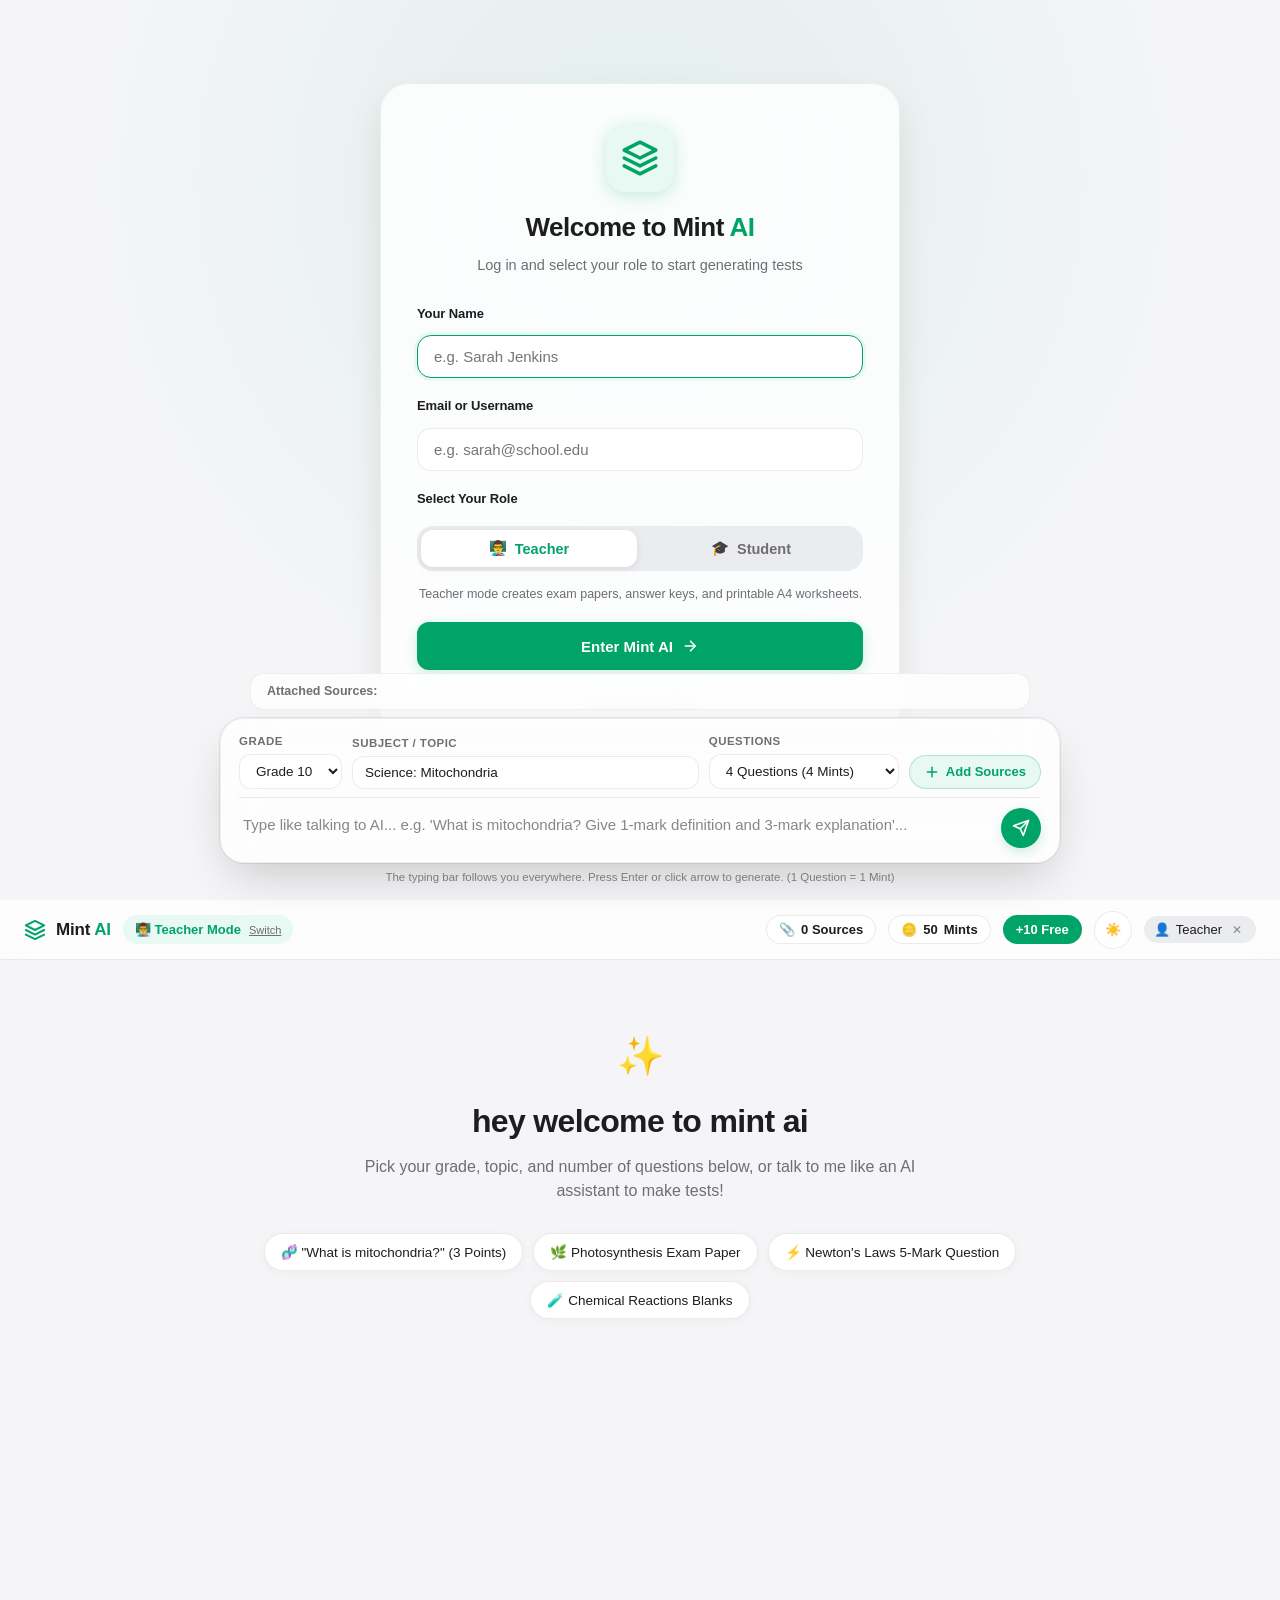
==== commit 6a67afb5: "Add unified login/role step and sticky floating input bar with Grade, Topic, Questions, and Sources" ====
--- a/index.html
+++ b/index.html
@@ -25,33 +25,54 @@
 <body class="mint-app-body">
 
   <!-- ======================================================== -->
-  <!-- STEP 1: AUTH SCREEN (Login / Create Account)             -->
+  <!-- STEP 1: UNIFIED LOGIN + NAME + ROLE SELECTION SCREEN     -->
   <!-- ======================================================== -->
   <div id="screenAuth" class="onboarding-screen">
     <div class="apple-glass-card auth-card">
+      
       <div class="auth-brand">
         <div class="brand-icon-wrap">
-          <svg viewBox="0 0 24 24" width="36" height="36" fill="none" stroke="#00A368" stroke-width="2.2" stroke-linecap="round" stroke-linejoin="round">
+          <svg viewBox="0 0 24 24" width="38" height="38" fill="none" stroke="#00A368" stroke-width="2.2" stroke-linecap="round" stroke-linejoin="round">
             <path d="M12 2L2 7l10 5 10-5-10-5zM2 17l10 5 10-5M2 12l10 5 10-5"/>
           </svg>
         </div>
         <h1 class="auth-title">Welcome to Mint <span class="brand-accent">AI</span></h1>
-        <p class="auth-subtitle">The intelligent exam and study companion for teachers & students</p>
+        <p class="auth-subtitle">Log in and select your role to start generating tests</p>
       </div>
 
       <form id="formAuth" class="auth-form">
-        <div class="form-group">
-          <label for="inputAuthName" class="form-label">Full Name</label>
+        
+        <!-- 1. Name -->
+        <div class="form-group">
+          <label for="inputAuthName" class="form-label">Your Name</label>
           <input type="text" id="inputAuthName" class="apple-input" placeholder="e.g. Sarah Jenkins" required autofocus>
         </div>
 
+        <!-- 2. Email or Username -->
         <div class="form-group">
           <label for="inputAuthEmail" class="form-label">Email or Username</label>
           <input type="text" id="inputAuthEmail" class="apple-input" placeholder="e.g. sarah@school.edu" required>
         </div>
 
+        <!-- 3. Role Selector (Teacher vs Student) -->
+        <div class="form-group">
+          <label class="form-label">Select Your Role</label>
+          <div class="role-segmented-picker">
+            <button type="button" class="role-segment-btn active" id="btnPickerTeacher" data-role="teacher">
+              <span class="segment-icon">👨‍🏫</span>
+              <span class="segment-label">Teacher</span>
+            </button>
+            <button type="button" class="role-segment-btn" id="btnPickerStudent" data-role="student">
+              <span class="segment-icon">🎓</span>
+              <span class="segment-label">Student</span>
+            </button>
+          </div>
+          <p class="role-hint" id="rolePickerHint">Teacher mode creates exam papers, answer keys, and printable A4 worksheets.</p>
+        </div>
+
+        <!-- Submit Button -->
         <button type="submit" class="apple-button btn-primary btn-block" id="btnAuthSubmit">
-          <span>Continue to Mint AI</span>
+          <span>Enter Mint AI</span>
           <svg viewBox="0 0 24 24" width="18" height="18" fill="none" stroke="currentColor" stroke-width="2">
             <line x1="5" y1="12" x2="19" y2="12"></line>
             <polyline points="12 5 19 12 12 19"></polyline>
@@ -59,7 +80,7 @@
         </button>
 
         <div class="auth-divider">
-          <span>or connect free cloud sync</span>
+          <span>or one-click cloud login</span>
         </div>
 
         <button type="button" class="apple-button btn-secondary btn-block" id="btnPuterQuickSignIn">
@@ -69,49 +90,12 @@
           <span>Sign In with Puter Cloud</span>
         </button>
       </form>
+
     </div>
   </div>
 
   <!-- ======================================================== -->
-  <!-- STEP 2: ROLE SELECTION SCREEN (Teacher or Student)       -->
-  <!-- ======================================================== -->
-  <div id="screenRole" class="onboarding-screen" hidden>
-    <div class="apple-glass-card role-card-wrapper">
-      <div class="auth-brand">
-        <h2 class="auth-title">Choose Your Role</h2>
-        <p class="auth-subtitle">Select how you want to use Mint AI today</p>
-      </div>
-
-      <div class="role-selection-grid">
-        <!-- Teacher Role Card -->
-        <div class="role-option-card" id="cardRoleTeacher" tabindex="0" role="button" aria-pressed="false" data-role="teacher">
-          <div class="role-icon">👨‍🏫</div>
-          <h3 class="role-name">Teacher</h3>
-          <p class="role-desc">Generate standard school tests, 1-mark definitions, 3-mark bullet points, 5-mark long answers, model answer keys, and printable A4 worksheets.</p>
-          <div class="role-check-indicator">✓</div>
-        </div>
-
-        <!-- Student Role Card -->
-        <div class="role-option-card" id="cardRoleStudent" tabindex="0" role="button" aria-pressed="false" data-role="student">
-          <div class="role-icon">🎓</div>
-          <h3 class="role-name">Student</h3>
-          <p class="role-desc">Practice custom exam questions, test your knowledge, check step-by-step marking rubrics, and strengthen your weak areas.</p>
-          <div class="role-check-indicator">✓</div>
-        </div>
-      </div>
-
-      <button type="button" class="apple-button btn-primary btn-block btn-role-confirm" id="btnConfirmRole" disabled>
-        <span>Enter Mint AI Studio</span>
-        <svg viewBox="0 0 24 24" width="18" height="18" fill="none" stroke="currentColor" stroke-width="2">
-          <line x1="5" y1="12" x2="19" y2="12"></line>
-          <polyline points="12 5 19 12 12 19"></polyline>
-        </svg>
-      </button>
-    </div>
-  </div>
-
-  <!-- ======================================================== -->
-  <!-- STEP 3: CLEAN CHAT & TEST GENERATOR WORKSPACE            -->
+  <!-- STEP 2: CONVERSATIONAL STUDIO (Floating Bar Follows You) -->
   <!-- ======================================================== -->
   <div id="screenApp" class="app-workspace" hidden>
     
@@ -132,7 +116,7 @@
       </div>
 
       <div class="topbar-right">
-        <!-- Sources indicator -->
+        <!-- Sources status badge -->
         <button type="button" class="sources-status-pill" id="btnTopSources" title="View attached sources">
           <span class="source-icon">📎</span>
           <span id="topSourcesCount">0 Sources</span>
@@ -164,94 +148,131 @@
       </div>
     </header>
 
-    <!-- Chat Messages Scroll Container -->
+    <!-- Main Scrollable Chat Area -->
     <main class="chat-main-container" id="chatMainContainer">
       
-      <!-- Welcome Hero (Displayed when conversation is fresh) -->
+      <!-- Welcome Hero -->
       <section class="chat-hero-section" id="chatHero">
         <div class="hero-sparkle">✨</div>
         <h1 class="chat-hero-title">hey welcome to mint ai</h1>
         <p class="chat-hero-desc" id="heroRoleDesc">
-          I generate standard school exam papers, definitions, multi-mark questions, and full marking rubrics in seconds. Type your request or attach your notes below!
+          Pick your grade, topic, and number of questions below, or talk to me like an AI assistant to make tests!
         </p>
 
-        <!-- Suggestion Prompt Chips -->
+        <!-- Quick Idea Chips -->
         <div class="suggestion-chips-grid">
-          <button type="button" class="suggestion-chip" data-prompt="Create a 4-question Science test on Mitochondria and Cellular Respiration for Grade 9 with marking rubric">
-            🧬 4-Question Test: Mitochondria & Respiration
-          </button>
-          <button type="button" class="suggestion-chip" data-prompt="Generate a 1-mark definition worksheet on Photosynthesis with model answers">
-            🌿 1-Mark Definitions: Photosynthesis
-          </button>
-          <button type="button" class="suggestion-chip" data-prompt="Make a 5-mark long answer exam question on Newton's Laws of Motion with step-by-step grading criteria">
-            ⚡ 5-Mark Long Answer: Newton's Laws
-          </button>
-          <button type="button" class="suggestion-chip" data-prompt="Create a fill-in-the-blanks practice worksheet on Chemical Reactions for Grade 10">
-            🧪 Fill-in-the-Blanks: Chemical Reactions
+          <button type="button" class="suggestion-chip" data-prompt="What is mitochondria? Explain in 3 points with marking rubric">
+            🧬 "What is mitochondria?" (3 Points)
+          </button>
+          <button type="button" class="suggestion-chip" data-prompt="Create 4 standard questions on Photosynthesis with answer key">
+            🌿 Photosynthesis Exam Paper
+          </button>
+          <button type="button" class="suggestion-chip" data-prompt="Make a 5-mark long answer question on Newton's Laws with grading criteria">
+            ⚡ Newton's Laws 5-Mark Question
+          </button>
+          <button type="button" class="suggestion-chip" data-prompt="Generate fill-in-the-blanks test on Chemical Reactions">
+            🧪 Chemical Reactions Blanks
           </button>
         </div>
       </section>
 
-      <!-- Message History Container -->
-      <div class="chat-feed" id="chatFeed">
-        <!-- Messages & Generated Test Cards dynamically rendered here -->
-      </div>
+      <!-- Chat Feed (Messages & Test Papers rendered here) -->
+      <div class="chat-feed" id="chatFeed"></div>
 
     </main>
 
-    <!-- Floating Apple Chat Input Bar -->
-    <footer class="chat-input-container">
+    <!-- ======================================================== -->
+    <!-- FLOATING TYPE BAR (STICKS AND FOLLOWS YOU EVERYWHERE)    -->
+    <!-- ======================================================== -->
+    <footer class="chat-floating-bar-wrapper" id="floatingBarWrapper">
       
-      <!-- Active Attached Sources Bar (preview pills) -->
+      <!-- Active Attached Sources Tags (if any) -->
       <div class="attached-sources-preview" id="sourcesPreviewBar" hidden>
         <span class="sources-label">Attached Sources:</span>
         <div class="sources-tags-list" id="sourcesTagsList"></div>
       </div>
 
-      <div class="apple-glass-card chat-input-bar">
+      <!-- Main Floating Apple Card -->
+      <div class="apple-glass-card floating-input-card">
         
-        <!-- Add Sources Button -->
-        <button type="button" class="btn-add-sources" id="btnOpenSourceModal" title="Attach textbook notes, syllabus, or chapters">
-          <svg viewBox="0 0 24 24" width="18" height="18" fill="none" stroke="currentColor" stroke-width="2.2" stroke-linecap="round" stroke-linejoin="round">
-            <line x1="12" y1="5" x2="12" y2="19"></line>
-            <line x1="5" y1="12" x2="19" y2="12"></line>
-          </svg>
-          <span>Add Sources</span>
-        </button>
-
-        <!-- Chat Textarea Input -->
-        <div class="input-field-wrap">
-          <textarea 
-            id="chatInput" 
-            class="chat-textarea" 
-            rows="1" 
-            placeholder="Type like talking to AI... e.g. 'Make a 5-question test on Cell Structure for Grade 8'" 
-            aria-label="Ask Mint AI to generate a test"></textarea>
-        </div>
-
-        <!-- Question Count Selector -->
-        <div class="quick-options-wrap">
-          <select id="selectQuickCount" class="apple-select-mini" title="Number of questions">
-            <option value="4" selected>4 Questions (4 Mints)</option>
-            <option value="6">6 Questions (6 Mints)</option>
-            <option value="8">8 Questions (8 Mints)</option>
-            <option value="10">10 Questions (10 Mints)</option>
-          </select>
-        </div>
-
-        <!-- Send Button -->
-        <button type="button" class="btn-send-message" id="btnSendMessage" aria-label="Send message to Mint AI">
-          <svg viewBox="0 0 24 24" width="18" height="18" fill="none" stroke="currentColor" stroke-width="2.2" stroke-linecap="round" stroke-linejoin="round">
-            <line x1="22" y1="2" x2="11" y2="13"></line>
-            <polygon points="22 2 15 22 11 13 2 9 22 2"></polygon>
-          </svg>
-        </button>
-
-      </div>
-
-      <div class="input-subtext">
-        <span>Mint AI uses DeepSeek V4.1. Tests deduct 1 Mint per question. Press Enter to generate.</span>
-      </div>
+        <!-- Top Controls: Grade, Topic/Subject, Count, and Add Sources -->
+        <div class="floating-controls-row">
+          
+          <!-- 1. Grade Selector -->
+          <div class="control-item">
+            <label for="selectGrade" class="control-label">Grade</label>
+            <select id="selectGrade" class="apple-select-compact">
+              <option value="Grade 6">Grade 6</option>
+              <option value="Grade 7">Grade 7</option>
+              <option value="Grade 8">Grade 8</option>
+              <option value="Grade 9">Grade 9</option>
+              <option value="Grade 10" selected>Grade 10</option>
+              <option value="Grade 11">Grade 11</option>
+              <option value="Grade 12">Grade 12</option>
+            </select>
+          </div>
+
+          <!-- 2. Subject / Topic Picker -->
+          <div class="control-item">
+            <label for="inputSubjectTopic" class="control-label">Subject / Topic</label>
+            <input type="text" id="inputSubjectTopic" class="apple-input-compact" placeholder="e.g. Science: Mitochondria" value="Science: Mitochondria">
+          </div>
+
+          <!-- 3. Question Count -->
+          <div class="control-item">
+            <label for="selectQuestionCount" class="control-label">Questions</label>
+            <select id="selectQuestionCount" class="apple-select-compact">
+              <option value="1">1 Question (1 Mint)</option>
+              <option value="2">2 Questions (2 Mints)</option>
+              <option value="3">3 Questions (3 Mints)</option>
+              <option value="4" selected>4 Questions (4 Mints)</option>
+              <option value="5">5 Questions (5 Mints)</option>
+              <option value="8">8 Questions (8 Mints)</option>
+              <option value="10">10 Questions (10 Mints)</option>
+            </select>
+          </div>
+
+          <!-- 4. Add Sources Button -->
+          <div class="control-item">
+            <label class="control-label">&nbsp;</label>
+            <button type="button" class="btn-add-sources" id="btnOpenSourceModal" title="Attach textbook notes, syllabus, or chapter files">
+              <svg viewBox="0 0 24 24" width="16" height="16" fill="none" stroke="currentColor" stroke-width="2.2" stroke-linecap="round" stroke-linejoin="round">
+                <line x1="12" y1="5" x2="12" y2="19"></line>
+                <line x1="5" y1="12" x2="19" y2="12"></line>
+              </svg>
+              <span>Add Sources</span>
+            </button>
+          </div>
+
+        </div>
+
+        <!-- Bottom Row: Text input bar with send button -->
+        <div class="floating-input-row">
+          
+          <div class="input-textarea-wrap">
+            <textarea 
+              id="chatInput" 
+              class="chat-textarea" 
+              rows="1" 
+              placeholder="Type like talking to AI... e.g. 'What is mitochondria? Give 1-mark definition and 3-mark explanation'..." 
+              aria-label="Ask Mint AI to generate a test"></textarea>
+          </div>
+
+          <button type="button" class="btn-send-message" id="btnSendMessage" aria-label="Generate Test">
+            <svg viewBox="0 0 24 24" width="18" height="18" fill="none" stroke="currentColor" stroke-width="2.2" stroke-linecap="round" stroke-linejoin="round">
+              <line x1="22" y1="2" x2="11" y2="13"></line>
+              <polygon points="22 2 15 22 11 13 2 9 22 2"></polygon>
+            </svg>
+          </button>
+
+        </div>
+
+      </div>
+
+      <div class="floating-bar-hint">
+        <span>The typing bar follows you everywhere. Press Enter or click arrow to generate. (1 Question = 1 Mint)</span>
+      </div>
+
     </footer>
 
   </div>
@@ -271,10 +292,9 @@
 
       <div class="modal-body">
         <p class="modal-description">
-          Add textbook paragraphs, syllabus notes, or chapter text. Mint AI will craft standard exam questions based specifically on your materials!
+          Paste textbook paragraphs, syllabus notes, or chapter text. Mint AI will craft questions directly from your materials!
         </p>
 
-        <!-- Paste Text Area -->
         <div class="form-group">
           <label for="inputSourceTitle" class="form-label">Source Title</label>
           <input type="text" id="inputSourceTitle" class="apple-input" placeholder="e.g. Chapter 4: Mitochondria & ATP Notes">
@@ -346,7 +366,7 @@
     </div>
   </dialog>
 
-  <!-- Hidden Toast Container -->
+  <!-- Toast Notification Container -->
   <div class="toast-container" id="toastContainer" aria-live="polite"></div>
 
 </body>
--- a/styles.css
+++ b/styles.css
@@ -2630,3 +2630,163 @@
   padding: 6px 12px;
   font-size: 12px;
 }
+
+
+/* ==========================================================================
+   UNIFIED LOGIN & STICKY FLOATING TYPE BAR (FOLLOWS USER EVERYWHERE)
+   ========================================================================== */
+
+/* 1. Unified Login Role Segmented Picker */
+.role-segmented-picker {
+  display: flex;
+  background: var(--bg-subtle);
+  padding: 4px;
+  border-radius: 16px;
+  gap: 6px;
+  margin-top: 6px;
+}
+
+.role-segment-btn {
+  flex: 1;
+  display: flex;
+  align-items: center;
+  justify-content: center;
+  gap: 8px;
+  padding: 10px 14px;
+  border: none;
+  border-radius: 12px;
+  background: transparent;
+  color: var(--text-muted);
+  font-size: 14.5px;
+  font-weight: 600;
+  cursor: pointer;
+  transition: all 0.2s cubic-bezier(0.16, 1, 0.3, 1);
+}
+
+.role-segment-btn:hover {
+  color: var(--text-main);
+}
+
+.role-segment-btn.active {
+  background: var(--bg-surface);
+  color: var(--mint-primary);
+  box-shadow: 0 2px 8px rgba(0, 0, 0, 0.08);
+}
+
+.role-hint {
+  font-size: 12.5px;
+  color: var(--text-muted);
+  margin: 8px 0 0 2px;
+}
+
+/* 2. Floating Bar Container (Follows User Everywhere) */
+.chat-floating-bar-wrapper {
+  position: fixed;
+  bottom: 0;
+  left: 0;
+  right: 0;
+  display: flex;
+  flex-direction: column;
+  align-items: center;
+  padding: 0 16px 14px 16px;
+  background: linear-gradient(to top, var(--bg-app) 75%, transparent 100%);
+  pointer-events: none;
+  z-index: 1000;
+}
+
+.floating-input-card {
+  pointer-events: auto;
+  width: 100%;
+  max-width: 840px;
+  padding: 14px 18px;
+  border-radius: 24px;
+  background: var(--bg-card);
+  backdrop-filter: blur(28px) saturate(190%);
+  -webkit-backdrop-filter: blur(28px) saturate(190%);
+  border: 1px solid var(--border-card);
+  box-shadow: 0 20px 48px -12px rgba(0, 0, 0, 0.2), 0 0 0 1px var(--border-subtle);
+  display: flex;
+  flex-direction: column;
+  gap: 10px;
+  transition: border-color 0.2s, box-shadow 0.2s;
+}
+
+.floating-input-card:focus-within {
+  border-color: var(--mint-primary);
+  box-shadow: 0 24px 56px -12px rgba(0, 163, 104, 0.28), 0 0 0 1px var(--mint-border);
+}
+
+/* Floating Controls Row (Grade, Topic, Count, Add Sources) */
+.floating-controls-row {
+  display: flex;
+  align-items: flex-end;
+  gap: 10px;
+  flex-wrap: wrap;
+  padding-bottom: 8px;
+  border-bottom: 1px solid var(--border-subtle);
+}
+
+.control-item {
+  display: flex;
+  flex-direction: column;
+  gap: 4px;
+}
+
+.control-item:nth-child(2) {
+  flex: 1;
+  min-width: 180px;
+}
+
+.control-label {
+  font-size: 11.5px;
+  font-weight: 600;
+  color: var(--text-muted);
+  text-transform: uppercase;
+  letter-spacing: 0.04em;
+}
+
+.apple-select-compact,
+.apple-input-compact {
+  padding: 8px 12px;
+  border-radius: 12px;
+  border: 1px solid var(--border-subtle);
+  background: var(--bg-surface);
+  color: var(--text-main);
+  font-size: 13.5px;
+  font-weight: 500;
+  outline: none;
+  transition: border-color 0.15s;
+}
+
+.apple-select-compact:focus,
+.apple-input-compact:focus {
+  border-color: var(--mint-primary);
+}
+
+.apple-input-compact {
+  width: 100%;
+  box-sizing: border-box;
+}
+
+/* Floating Input Row (Textarea + Send Button) */
+.floating-input-row {
+  display: flex;
+  align-items: center;
+  gap: 12px;
+}
+
+.input-textarea-wrap {
+  flex: 1;
+}
+
+.floating-bar-hint {
+  font-size: 11.5px;
+  color: var(--text-subtle);
+  margin-top: 6px;
+  text-align: center;
+}
+
+/* Extra scroll padding so content never gets hidden behind the floating bar */
+.chat-main-container {
+  padding-bottom: 240px !important;
+}
